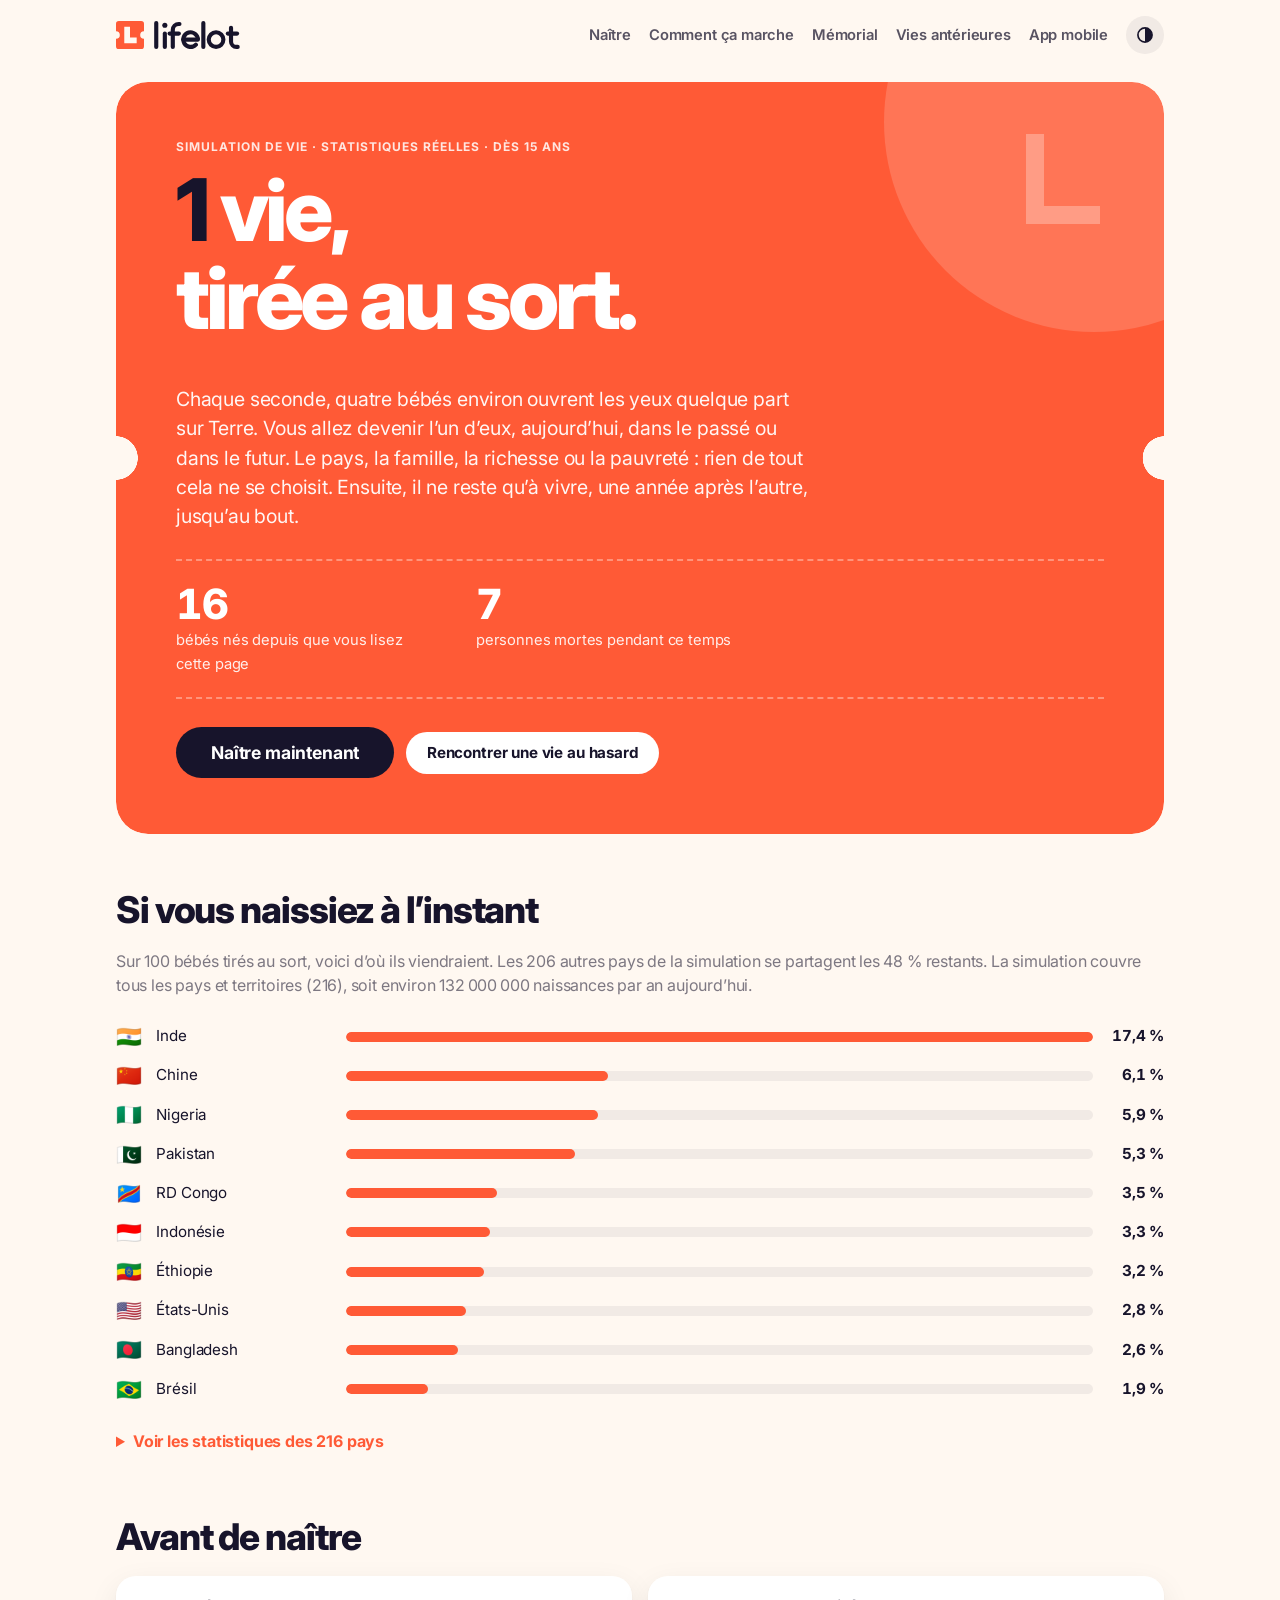
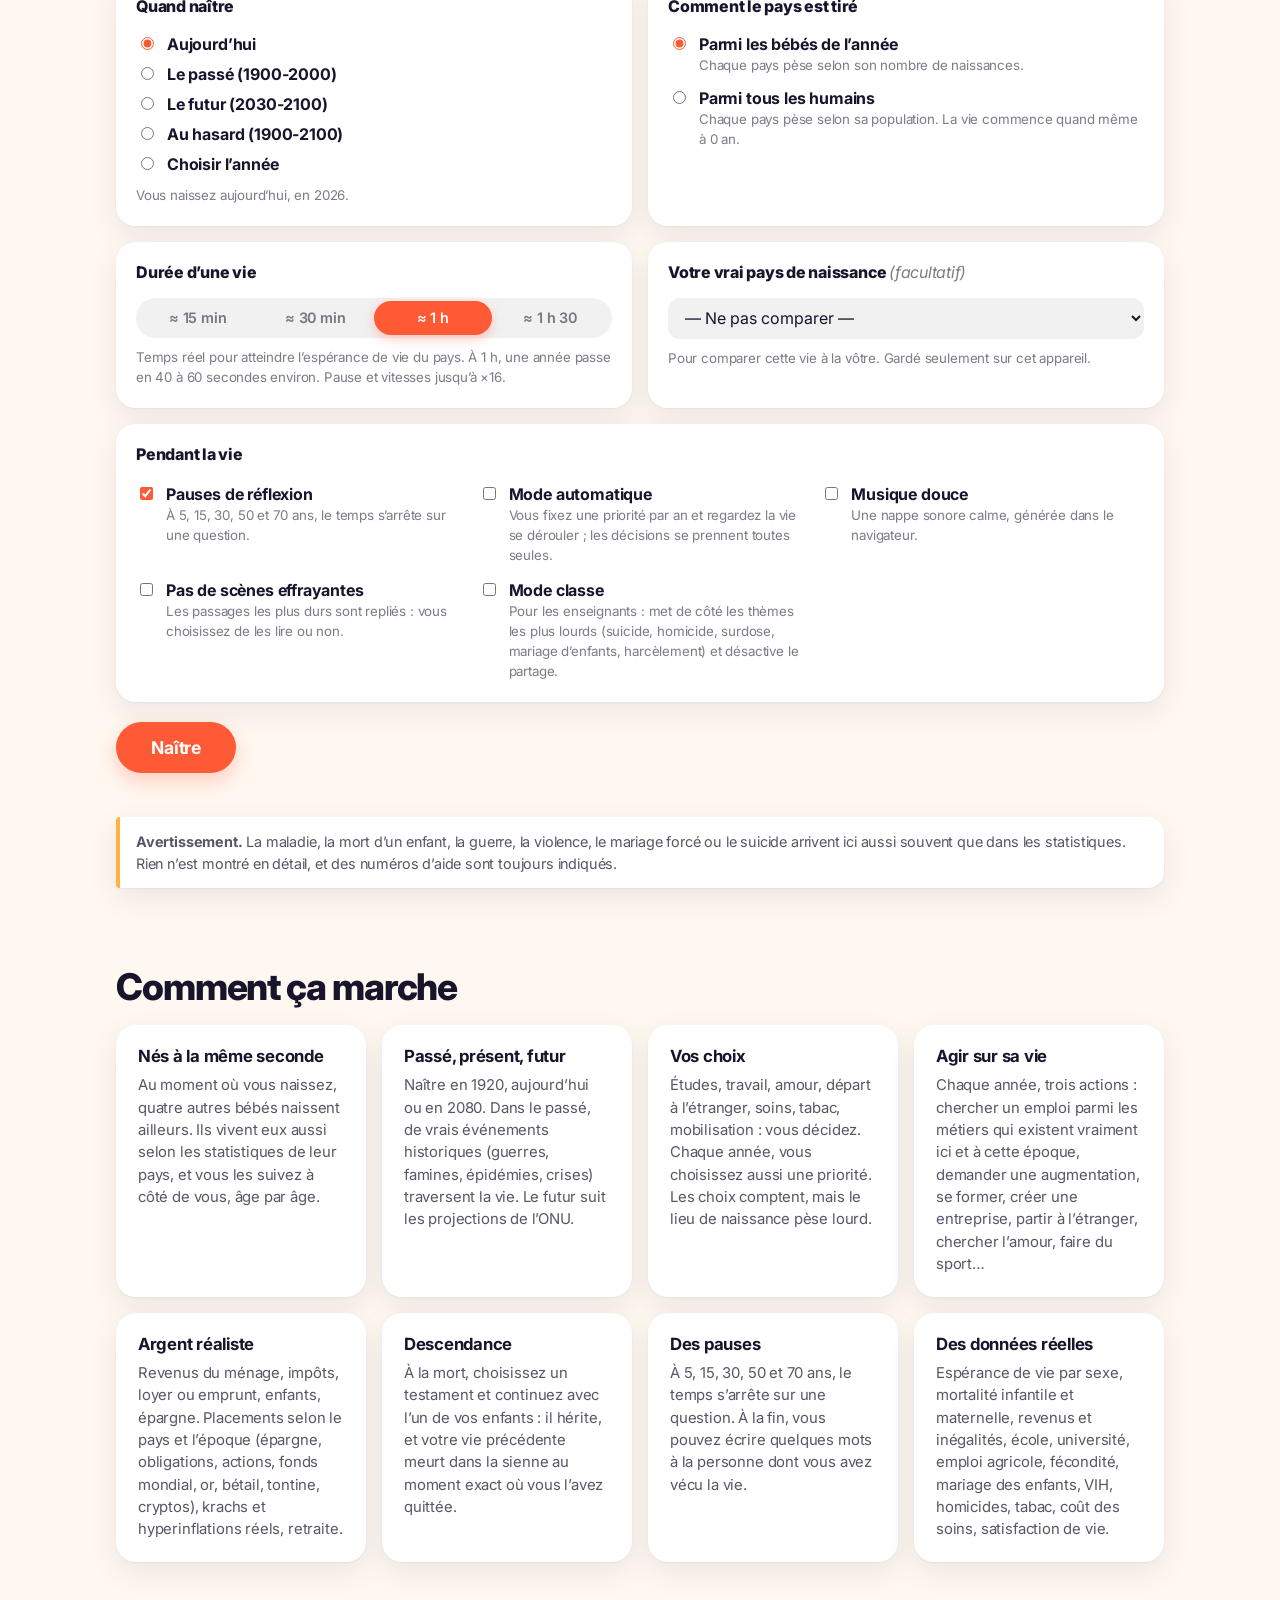
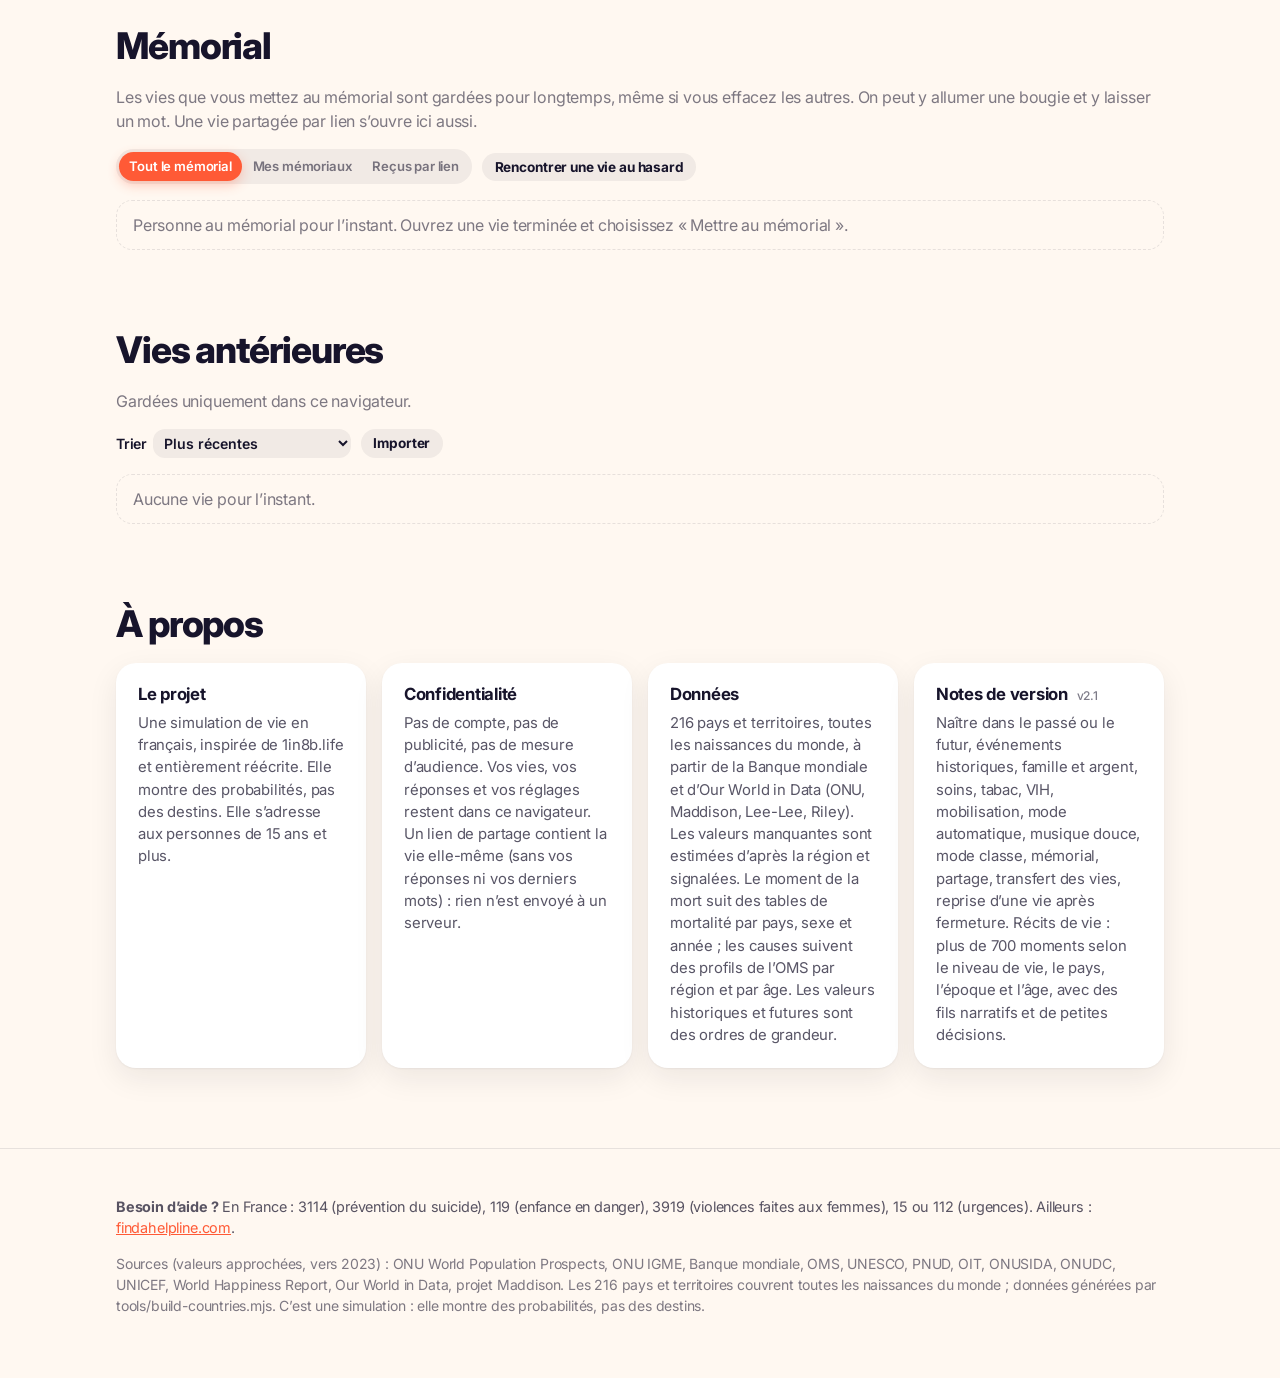
==== index.html @ fe8246f2 "Menus plus courts : feuilles Argent et Politique en onglets, contenus resserrés Les longues feuilles" ====
<!doctype html>
<html lang="fr">
<head>
<meta charset="utf-8">
<meta name="viewport" content="width=device-width, initial-scale=1, viewport-fit=cover">
<title>Lifelot · Naître au hasard</title>
<meta name="description" content="Une simulation de vie gratuite : naissez au hasard parmi les bébés qui viennent au monde, hier, aujourd’hui ou demain, et vivez une vie entière, guidée par les statistiques réelles de son pays.">
<meta name="theme-color" content="#FFF8F1" media="(prefers-color-scheme: light)">
<meta name="theme-color" content="#17142B" media="(prefers-color-scheme: dark)">
<link rel="icon" href="brand/icons/lifelot-favicon.svg" type="image/svg+xml">
<link rel="alternate icon" href="brand/icons/favicon.ico">
<link rel="apple-touch-icon" href="app/icon-180.png">
<link rel="preconnect" href="https://fonts.googleapis.com">
<link rel="preconnect" href="https://fonts.gstatic.com" crossorigin>
<link href="https://fonts.googleapis.com/css2?family=Inter:wght@400;500;600;700;800&display=swap" rel="stylesheet">
<link rel="stylesheet" href="styles.css?v=33">
</head>
<body>

<!-- ============ ACCUEIL ============ -->
<div id="home" class="screen">
  <header class="topnav">
    <a class="brand" href="#" aria-label="Lifelot, accueil"><svg class="brand-logo" viewBox="40 40 778 176" role="img" aria-label="Lifelot"><path fill="#FF5A36" fill-rule="evenodd" d="M58 40H198A18 18 0 0 1 216 58V104A24 24 0 0 0 216 152V198A18 18 0 0 1 198 216H58A18 18 0 0 1 40 198V152A24 24 0 0 0 40 104V58A18 18 0 0 1 58 40ZM92 76V180H170V144H128V76Z"/><g fill="currentColor" transform="translate(267 -3) scale(1)"><path d="M13 56A13 13 0 0 1 39 56V206A13 13 0 0 1 13 206Z"/><path d="M67 122A13 13 0 0 1 93 122V206A13 13 0 0 1 67 206Z"/><path d="M64 70A16 16 0 1 0 96 70A16 16 0 1 0 64 70Z"/><path d="M117 206V100A51 51 0 0 1 168 49H172A13 13 0 0 1 172 75H168A25 25 0 0 0 143 100V206A13 13 0 0 1 117 206Z"/><path d="M110 109H168A13 13 0 0 1 168 135H110A13 13 0 0 1 110 109Z"/><path d="M301 160A59 59 0 1 0 284.59 200.83A13 13 0 0 0 265.82 182.84A33 33 0 1 1 275 160Z"/><path d="M196 147H288A13 13 0 0 1 288 173H196A13 13 0 0 1 196 147Z"/><path d="M309 56A13 13 0 0 1 335 56V206A13 13 0 0 1 309 206Z"/><path d="M343 160A59 59 0 1 0 461 160A59 59 0 1 0 343 160ZM369 160A33 33 0 1 1 435 160A33 33 0 1 1 369 160Z"/><path d="M483 86A13 13 0 0 1 509 86V172A21 21 0 0 0 530 193H538A13 13 0 0 1 538 219H530A47 47 0 0 1 483 172Z"/><path d="M476 109H534A13 13 0 0 1 534 135H476A13 13 0 0 1 476 109Z"/></g></svg></a>
    <nav>
      <a href="#settings">Naître</a>
      <a href="#how">Comment ça marche</a>
      <a href="#memorial">Mémorial</a>
      <a href="#past">Vies antérieures</a>
      <a href="app/">App mobile</a>
    </nav>
    <button class="icon-btn" id="themeBtn" aria-label="Changer de thème" title="Clair / sombre"><svg viewBox="0 0 24 24" width="20" height="20" aria-hidden="true"><circle cx="12" cy="12" r="8.5" fill="none" stroke="currentColor" stroke-width="2"/><path d="M12 3.5a8.5 8.5 0 0 1 0 17z" fill="currentColor"/></svg></button>
  </header>

  <section class="hero">
    <p class="eyebrow">Simulation de vie · statistiques réelles · dès 15 ans</p>
    <h1><span class="big">1</span> vie,<br>tirée au sort.</h1>
    <p class="lead">Chaque seconde, quatre bébés environ ouvrent les yeux quelque part sur Terre. Vous allez devenir l’un d’eux, aujourd’hui, dans le passé ou dans le futur. Le pays, la famille, la richesse ou la pauvreté : rien de tout cela ne se choisit. Ensuite, il ne reste qu’à vivre, une année après l’autre, jusqu’au bout.</p>
    <div class="counters">
      <div class="counter"><b id="birthCount">0</b><span>bébés nés depuis que vous lisez cette page</span></div>
      <div class="counter"><b id="deathCount">0</b><span>personnes mortes pendant ce temps</span></div>
    </div>
    <div class="cta-row">
      <a class="btn primary big-btn" href="#settings">Naître maintenant</a>
      <button class="btn ghost" id="strangerBtn">Rencontrer une vie au hasard</button>
    </div>
  </section>

  <section class="band" id="odds">
    <div class="wrap">
      <h2 id="oddsTitle">Si vous naissiez à l’instant</h2>
      <p class="muted" id="oddsNote"></p>
      <ol class="odds" id="oddsList"></ol>
      <details class="all-countries">
        <summary>Voir les statistiques des <span id="countryCount"></span> pays</summary>
        <div class="table-wrap"><table id="countryTable"></table></div>
      </details>
    </div>
  </section>

  <section class="wrap" id="settings">
    <h2>Avant de naître</h2>
    <div class="settings">
      <fieldset>
        <legend>Quand naître</legend>
        <div class="era" id="eraChoices"></div>
        <label class="year-field" id="yearField">Année de naissance
          <input type="number" id="yearInput" min="1900" max="2100" step="1" inputmode="numeric">
        </label>
        <small class="muted" id="eraNote"></small>
      </fieldset>
      <fieldset>
        <legend>Comment le pays est tiré</legend>
        <label class="choice"><input type="radio" name="mode" value="births"><span><b>Parmi les bébés de l’année</b><small>Chaque pays pèse selon son nombre de naissances.</small></span></label>
        <label class="choice"><input type="radio" name="mode" value="pop"><span><b>Parmi tous les humains</b><small>Chaque pays pèse selon sa population. La vie commence quand même à 0 an.</small></span></label>
      </fieldset>
      <fieldset>
        <legend>Durée d’une vie</legend>
        <div class="seg" role="radiogroup" id="durSeg"></div>
        <small class="muted">Temps réel pour atteindre l’espérance de vie du pays. À 1 h, une année passe en 40 à 60 secondes environ. Pause et vitesses jusqu’à ×16.</small>
      </fieldset>
      <fieldset>
        <legend>Votre vrai pays de naissance <em>(facultatif)</em></legend>
        <select id="realCountry"><option value="">— Ne pas comparer —</option></select>
        <small class="muted">Pour comparer cette vie à la vôtre. Gardé seulement sur cet appareil.</small>
      </fieldset>
      <fieldset class="wide-field">
        <legend>Pendant la vie</legend>
        <label class="choice"><input type="checkbox" data-pref="pauses"><span><b>Pauses de réflexion</b><small>À 5, 15, 30, 50 et 70 ans, le temps s’arrête sur une question.</small></span></label>
        <label class="choice"><input type="checkbox" data-pref="auto"><span><b>Mode automatique</b><small>Vous fixez une priorité par an et regardez la vie se dérouler ; les décisions se prennent toutes seules.</small></span></label>
        <label class="choice"><input type="checkbox" data-pref="music"><span><b>Musique douce</b><small>Une nappe sonore calme, générée dans le navigateur.</small></span></label>
        <label class="choice"><input type="checkbox" data-pref="gentle"><span><b>Pas de scènes effrayantes</b><small>Les passages les plus durs sont repliés : vous choisissez de les lire ou non.</small></span></label>
        <label class="choice"><input type="checkbox" data-pref="classroom"><span><b>Mode classe</b><small>Pour les enseignants : met de côté les thèmes les plus lourds (suicide, homicide, surdose, mariage d’enfants, harcèlement) et désactive le partage.</small></span></label>
      </fieldset>
    </div>
    <div class="cta-row">
      <button class="btn primary big-btn" id="bornBtn">Naître</button>
      <button class="btn ghost" id="resumeBtn" hidden>Reprendre la vie en cours</button>
    </div>
    <div class="cta-row" id="pausedList"></div>
    <p class="notice"><b>Avertissement.</b> La maladie, la mort d’un enfant, la guerre, la violence, le mariage forcé ou le suicide arrivent ici aussi souvent que dans les statistiques. Rien n’est montré en détail, et des numéros d’aide sont toujours indiqués.</p>
  </section>

  <section class="wrap" id="how">
    <h2>Comment ça marche</h2>
    <div class="cards">
      <article class="card"><h3>Nés à la même seconde</h3><p>Au moment où vous naissez, quatre autres bébés naissent ailleurs. Ils vivent eux aussi selon les statistiques de leur pays, et vous les suivez à côté de vous, âge par âge.</p></article>
      <article class="card"><h3>Passé, présent, futur</h3><p>Naître en 1920, aujourd’hui ou en 2080. Dans le passé, de vrais événements historiques (guerres, famines, épidémies, crises) traversent la vie. Le futur suit les projections de l’ONU.</p></article>
      <article class="card"><h3>Vos choix</h3><p>Études, travail, amour, départ à l’étranger, soins, tabac, mobilisation : vous décidez. Chaque année, vous choisissez aussi une priorité. Les choix comptent, mais le lieu de naissance pèse lourd.</p></article>
      <article class="card"><h3>Agir sur sa vie</h3><p>Chaque année, trois actions : chercher un emploi parmi les métiers qui existent vraiment ici et à cette époque, demander une augmentation, se former, créer une entreprise, partir à l’étranger, chercher l’amour, faire du sport…</p></article>
      <article class="card"><h3>Argent réaliste</h3><p>Revenus du ménage, impôts, loyer ou emprunt, enfants, épargne. Placements selon le pays et l’époque (épargne, obligations, actions, fonds mondial, or, bétail, tontine, cryptos), krachs et hyperinflations réels, retraite.</p></article>
      <article class="card"><h3>Descendance</h3><p>À la mort, choisissez un testament et continuez avec l’un de vos enfants : il hérite, et votre vie précédente meurt dans la sienne au moment exact où vous l’avez quittée.</p></article>
      <article class="card"><h3>Des pauses</h3><p>À 5, 15, 30, 50 et 70 ans, le temps s’arrête sur une question. À la fin, vous pouvez écrire quelques mots à la personne dont vous avez vécu la vie.</p></article>
      <article class="card"><h3>Des données réelles</h3><p>Espérance de vie par sexe, mortalité infantile et maternelle, revenus et inégalités, école, université, emploi agricole, fécondité, mariage des enfants, VIH, homicides, tabac, coût des soins, satisfaction de vie.</p></article>
    </div>
  </section>

  <section class="wrap" id="memorial">
    <h2>Mémorial</h2>
    <p class="muted">Les vies que vous mettez au mémorial sont gardées pour longtemps, même si vous effacez les autres. On peut y allumer une bougie et y laisser un mot. Une vie partagée par lien s’ouvre ici aussi.</p>
    <div class="toolbar">
      <div class="seg compact" id="memSeg">
        <label><input type="radio" name="memf" value="all" checked><span>Tout le mémorial</span></label>
        <label><input type="radio" name="memf" value="mine"><span>Mes mémoriaux</span></label>
        <label><input type="radio" name="memf" value="shared"><span>Reçus par lien</span></label>
      </div>
      <button class="btn ghost small" id="strangerBtn2">Rencontrer une vie au hasard</button>
    </div>
    <ul class="past" id="memList"></ul>
  </section>

  <section class="wrap" id="past">
    <h2>Vies antérieures</h2>
    <p class="muted">Gardées uniquement dans ce navigateur.</p>
    <div class="toolbar">
      <label class="sort">Trier <select id="sortSel"></select></label>
      <button class="btn ghost small" id="exportBtn">Transférer (exporter)</button>
      <label class="btn ghost small file-btn">Importer<input type="file" id="importInput" accept="application/json,.json"></label>
      <button class="btn ghost small" id="clearPast" hidden>Tout effacer</button>
    </div>
    <ul class="past" id="pastList"></ul>
    <button class="btn ghost small" id="moreBtn" hidden>Voir plus</button>
  </section>

  <section class="wrap" id="about">
    <h2>À propos</h2>
    <div class="cards">
      <article class="card"><h3>Le projet</h3><p>Une simulation de vie en français, inspirée de 1in8b.life et entièrement réécrite. Elle montre des probabilités, pas des destins. Elle s’adresse aux personnes de 15 ans et plus.</p></article>
      <article class="card"><h3>Confidentialité</h3><p>Pas de compte, pas de publicité, pas de mesure d’audience. Vos vies, vos réponses et vos réglages restent dans ce navigateur. Un lien de partage contient la vie elle-même (sans vos réponses ni vos derniers mots) : rien n’est envoyé à un serveur.</p></article>
      <article class="card"><h3>Données</h3><p><span class="countryCount2"></span> pays et territoires, toutes les naissances du monde, à partir de la Banque mondiale et d’Our World in Data (ONU, Maddison, Lee-Lee, Riley). Les valeurs manquantes sont estimées d’après la région et signalées. Le moment de la mort suit des tables de mortalité par pays, sexe et année ; les causes suivent des profils de l’OMS par région et par âge. Les valeurs historiques et futures sont des ordres de grandeur.</p></article>
      <article class="card"><h3>Notes de version <small>v<span class="appVersion"></span></small></h3><p>Naître dans le passé ou le futur, événements historiques, famille et argent, soins, tabac, VIH, mobilisation, mode automatique, musique douce, mode classe, mémorial, partage, transfert des vies, reprise d’une vie après fermeture. Récits de vie : plus de 700 moments selon le niveau de vie, le pays, l’époque et l’âge, avec des fils narratifs et de petites décisions.</p></article>
    </div>
  </section>

  <footer class="foot">
    <div class="wrap">
      <p><b>Besoin d’aide ?</b> En France : 3114 (prévention du suicide), 119 (enfance en danger), 3919 (violences faites aux femmes), 15 ou 112 (urgences). Ailleurs : <a href="https://findahelpline.com" target="_blank" rel="noopener">findahelpline.com</a>.</p>
      <p class="muted small">Sources (valeurs approchées, vers 2023) : ONU World Population Prospects, ONU IGME, Banque mondiale, OMS, UNESCO, PNUD, OIT, ONUSIDA, ONUDC, UNICEF, World Happiness Report, Our World in Data, projet Maddison. Les <span class="countryCount2"></span> pays et territoires couvrent toutes les naissances du monde ; données générées par tools/build-countries.mjs. C’est une simulation : elle montre des probabilités, pas des destins.</p>
    </div>
  </footer>
</div>

<!-- ============ TIRAGE / ACTE DE NAISSANCE ============ -->
<div id="draw" class="screen overlay" hidden>
  <div class="draw-box">
    <p class="eyebrow" id="drawKicker">Tirage de votre lieu de naissance</p>
    <div class="spinner" id="spinner"><span id="spinFlag">🌍</span><b id="spinName">…</b></div>
    <article class="certificate" id="birthCert" hidden>
      <header><span>Acte de naissance</span><span id="bcDate"></span></header>
      <label class="name-field">Prénom <input id="bcName" maxlength="30"></label>
      <p class="birth-story" id="bcStory"></p>
      <dl class="facts" id="bcFacts"></dl>
      <div class="birth-more" id="bcMore"></div>
      <div class="cta-row">
        <button class="btn primary" id="startLife">Commencer cette vie</button>
        <button class="btn ghost" id="birthCardBtn">Carte à partager</button>
        <button class="btn ghost" id="cancelDraw">Annuler</button>
      </div>
    </article>
  </div>
</div>

<!-- ============ VIE ============ -->
<div id="life" class="screen" hidden>
  <header class="lifebar">
    <div class="who"><span id="lfFlag"></span><div><b id="lfName"></b><small id="lfCountry"></small></div></div>
    <div class="age"><b id="lfAge">0</b><span>an</span><small class="calyear" id="lfCalYear"></small><div class="yearbar"><i id="lfYear"></i></div></div>
    <div class="controls">
      <button class="icon-btn" id="playBtn" aria-label="Pause">❚❚</button>
      <div class="speeds" id="speeds"></div>
      <button class="btn small" id="nextBtn" title="Avancer jusqu’au prochain événement important">Suivant »</button>
      <button class="btn small" id="nextDecBtn" title="Avancer jusqu’à la prochaine décision">Décision ⏭</button>
      <button class="btn small primary" id="pendingBtn" hidden>Décision en attente</button>
      <label class="toggle" title="Les décisions se prennent toutes seules"><input type="checkbox" id="autoChk"><span>Auto</span></label>
      <div class="menu-wrap">
        <button class="icon-btn" id="menuBtn" aria-label="Menu" aria-expanded="false" title="Menu">⋯</button>
        <div class="menu" id="menu" hidden>
          <button data-act="family">Famille et vie</button>
          <button data-act="money">Dépenser et investir</button>
          <button data-act="politics">Politique</button>
          <hr>
          <label><input type="checkbox" data-pref="music"> Musique douce</label>
          <label><input type="checkbox" data-pref="pauses"> Pauses de réflexion</label>
          <label><input type="checkbox" data-pref="gentle"> Pas de scènes effrayantes</label>
          <hr>
          <button data-act="birthcard">Carte de naissance</button>
          <button data-act="help">Besoin d’aide</button>
          <button data-act="quit">Quitter (la vie est gardée)</button>
        </div>
      </div>
      <button class="icon-btn" id="quitBtn" aria-label="Quitter" title="Quitter">✕</button>
    </div>
  </header>

  <section class="dash" id="dash" aria-label="Tableau de bord"></section>

  <main class="lifegrid">
    <aside class="col">
      <section class="panel">
        <h3>Indicateurs <small>0–100</small></h3>
        <div id="statBars"></div>
        <p class="tiny muted">Santé : risque de mourir et capacité à travailler. Bonheur : revenus, proches, santé, dettes. Savoir : examens, emplois, premier salaire. Relations : mariage, enfants, harcèlement, solitude.</p>
      </section>
      <section class="panel" id="actPanel">
        <h3>Agir cette année <small id="actLeft"></small></h3>
        <div class="seg compact" id="actSeg">
          <label><input type="radio" name="actcat" value="pro" checked><span>Travail et argent</span></label>
          <label><input type="radio" name="actcat" value="perso"><span>Vie personnelle</span></label>
        </div>
        <div class="acts" id="actList"></div>
        <details class="acts-off"><summary>Actions impossibles pour l’instant</summary><ul id="actOff"></ul></details>
      </section>
      <section class="panel">
        <h3>Priorité de l’année</h3>
        <select id="priority"></select>
      </section>
      <section class="panel">
        <h3>Situation</h3>
        <dl class="facts" id="situation"></dl>
      </section>
      <section class="panel">
        <h3>Argent</h3>
        <dl class="facts" id="moneyMini"></dl>
        <button class="btn ghost small" data-act="money">Dépenser et investir</button>
      </section>
      <section class="panel">
        <h3>Politique</h3>
        <dl class="facts" id="polMini"></dl>
        <button class="btn ghost small" data-act="politics">Ouvrir</button>
      </section>
      <section class="panel">
        <h3>Famille et vie</h3>
        <dl class="facts" id="familyMini"></dl>
        <button class="btn ghost small" data-act="family">Ouvrir</button>
      </section>
    </aside>

    <section class="col story panel">
      <h3>Récit d’une vie <small>le plus récent en haut · ☆ pour garder un moment</small></h3>
      <ol id="storyLog"></ol>
      <button class="btn ghost small" id="olderBtn" hidden>Afficher les moments plus anciens</button>
    </section>

    <aside class="col">
      <section class="panel" id="worldPanel">
        <h3>Le monde autour <small id="worldYear"></small></h3>
        <ul class="world" id="worldList"></ul>
      </section>
      <section class="panel">
        <h3>Nés à la même seconde <small>au même âge</small></h3>
        <ul class="peers" id="peers"></ul>
      </section>
      <section class="panel">
        <h3>Grille de vie <small>1 case = 1 an</small></h3>
        <div class="grid100" id="grid100"></div>
      </section>
      <section class="panel">
        <h3>Courbe de survie</h3>
        <svg id="survival" viewBox="0 0 300 150" role="img" aria-label="Part des personnes nées la même année encore en vie"></svg>
        <p class="tiny muted" id="survivalNote"></p>
      </section>
      <section class="panel" id="comparePanel" hidden>
        <h3>Cette vie et la vôtre</h3>
        <table class="compare" id="compare"></table>
      </section>
    </aside>
  </main>
</div>

<!-- ============ FENÊTRES ============ -->
<div class="modal" id="decisionModal" hidden>
  <div class="modal-box">
    <p class="eyebrow">Une décision vous attend · <span id="decAge"></span></p>
    <h2 id="decText"></h2>
    <div class="options" id="decOptions"></div>
    <div class="cta-row"><button class="btn ghost small" id="decLater">Plus tard (le temps reste arrêté)</button></div>
  </div>
</div>

<div class="modal" id="pauseModal" hidden>
  <div class="modal-box">
    <p class="eyebrow">Une pause · <span id="pauseAge"></span></p>
    <h2 id="pauseText"></h2>
    <textarea id="pauseInput" rows="3" placeholder="Une ligne, si vous voulez…"></textarea>
    <div class="cta-row"><button class="btn primary" id="pauseGo">Continuer</button></div>
  </div>
</div>

<div class="modal" id="panelModal" hidden>
  <div class="modal-box wide">
    <div class="modal-head"><h2 id="panelTitle"></h2><button class="icon-btn" id="panelClose" aria-label="Fermer">✕</button></div>
    <div id="panelBody"></div>
  </div>
</div>

<div class="modal" id="heirModal" hidden>
  <div class="modal-box wide">
    <div class="modal-head"><h2>Continuer la lignée</h2><button class="icon-btn" id="heirClose" aria-label="Fermer">✕</button></div>
    <p class="muted" id="heirIntro"></p>
    <h3>Avec quel enfant ?</h3>
    <div class="choices" id="heirList"></div>
    <h3>Comment continuer ?</h3>
    <div class="choices" id="startList"></div>
    <h3>Le testament : à qui laisser l’héritage ?</h3>
    <div class="choices" id="willList"></div>
    <p class="notice" id="heirNote"></p>
    <div class="cta-row"><button class="btn primary" id="heirGo">Vivre sa vie</button></div>
  </div>
</div>

<div class="modal" id="helpModal" hidden>
  <div class="modal-box">
    <div class="modal-head"><h2>Besoin d’aide</h2><button class="icon-btn" id="helpClose" aria-label="Fermer">✕</button></div>
    <p class="help" id="helpText"></p>
  </div>
</div>

<div class="modal" id="deathModal" hidden>
  <div class="modal-box wide">
    <article class="certificate death">
      <header><span id="dcKind">Acte de décès</span><span id="dcDate"></span></header>
      <h2 id="dcTitle"></h2>
      <p id="dcLine" class="lead-sm"></p>
      <dl class="facts" id="dcFacts"></dl>
      <div class="grid100 small" id="dcGrid"></div>
      <div id="dcStarred"></div>
      <h3>Moments marquants</h3>
      <ol class="highlights" id="dcHighlights"></ol>
      <h3>Les quatre autres bébés</h3>
      <ul class="peers final" id="dcPeers"></ul>
      <div id="dcCompare"></div>
      <div id="dcReflections"></div>
      <p class="help" id="dcHelp" hidden></p>
      <label class="last-words" id="dcWords">Quelques mots pour <span id="dcName2"></span>
        <textarea id="dcMessage" rows="2" placeholder="Ce que vous auriez voulu lui dire…"></textarea>
      </label>
      <section class="memorial-box" id="dcMemorial" hidden>
        <h3>Au mémorial</h3>
        <p class="candles"><span id="dcCandles"></span> <button class="btn small" id="candleBtn">🕯️ Allumer une bougie</button></p>
        <ul class="notes" id="dcNotes"></ul>
        <div class="note-row"><input type="text" id="noteInput" maxlength="300" placeholder="Laisser un mot…"><button class="btn small" id="noteBtn">Laisser</button></div>
      </section>
    </article>
    <div class="cta-row">
      <button class="btn primary" id="againBtn">Une autre vie</button>
      <button class="btn primary" id="lineageBtn" hidden>Continuer la lignée</button>
      <button class="btn ghost" id="memorialBtn">Mettre au mémorial</button>
      <button class="btn ghost" id="keepBtn" hidden>Garder dans mes vies</button>
      <button class="btn ghost" id="cardBtn">Carte à partager</button>
      <button class="btn ghost" id="linkBtn">Lien de partage</button>
      <button class="btn ghost" id="deleteBtn" hidden>Supprimer</button>
      <button class="btn ghost" id="homeBtn">Accueil</button>
    </div>
  </div>
</div>

<div class="toast" id="toast" hidden></div>

<script src="countries.js?v=33"></script>
<script src="data.js?v=33"></script>
<script src="sim.js?v=33"></script>
<script src="economy.js?v=33"></script>
<script src="moments.js?v=33"></script>
<script src="careers.js?v=33"></script>
<script src="company.js?v=33"></script>
<script src="stardom.js?v=33"></script>
<script src="spending.js?v=33"></script>
<script src="politics.js?v=33"></script>
<script src="common.js?v=33"></script>
<script src="app.js?v=33"></script>
</body>
</html>
---- styles.css ----
/* Lifelot — site. Même direction artistique que l'app mobile : corail, nuit et papier ; le billet à encoches
   comme motif ; Inter en gras serré ; cartes blanches à ombre douce, boutons pleins (voir app/app.css). */
:root {
  --coral: #FF5A36;
  --night: #17142B;
  --paper: #FFF8F1;
  --bg: var(--paper);
  --bg-2: #F6ECE2;
  --surface: #FFFFFF;
  --fill: rgba(23, 20, 43, .06);
  --ink: var(--night);
  --ink-2: rgba(23, 20, 43, .72);
  --muted: rgba(23, 20, 43, .56);
  --line: rgba(23, 20, 43, .1);
  --accent: var(--coral);
  --accent-ink: #fff;
  --gold: #FFB23F;
  --good: #1FA37C;
  --bad: #E5484D;
  --mint: #3CC9A0; --sky: #7C9BFF;
  --card-dark: var(--night);
  --bar: rgba(255, 248, 241, .82);
  --shadow: 0 1px 2px rgba(23, 20, 43, .05), 0 10px 30px rgba(23, 20, 43, .08);
  --radius: 20px;
  --notch: 16px;
  --sans: "Inter", system-ui, -apple-system, "Segoe UI", sans-serif;
  --serif: var(--sans);
  color-scheme: light;
}
@media (prefers-color-scheme: dark) {
  :root:not([data-theme="light"]) {
    --bg: var(--night); --bg-2: #1F1B38; --surface: #221E3E; --fill: rgba(255, 248, 241, .08); --ink: var(--paper);
    --ink-2: rgba(255, 248, 241, .78); --muted: rgba(255, 248, 241, .6); --line: rgba(255, 248, 241, .1);
    --good: #3CC9A0; --card-dark: #2A2650; --bar: rgba(23, 20, 43, .82); --shadow: 0 10px 30px rgba(0, 0, 0, .35);
    color-scheme: dark;
  }
}
:root[data-theme="dark"] {
  --bg: var(--night); --bg-2: #1F1B38; --surface: #221E3E; --fill: rgba(255, 248, 241, .08); --ink: var(--paper);
  --ink-2: rgba(255, 248, 241, .78); --muted: rgba(255, 248, 241, .6); --line: rgba(255, 248, 241, .1);
  --good: #3CC9A0; --card-dark: #2A2650; --bar: rgba(23, 20, 43, .82); --shadow: 0 10px 30px rgba(0, 0, 0, .35);
  color-scheme: dark;
}

* { box-sizing: border-box; }
html { scroll-behavior: smooth; }
body {
  margin: 0; background: var(--bg); color: var(--ink);
  font: 16px/1.5 var(--sans); letter-spacing: -.011em; -webkit-font-smoothing: antialiased; overflow-x: hidden;
}
[hidden] { display: none !important; }
h1, h2, h3 { font-family: var(--sans); line-height: 1.1; margin: 0 0 .5em; letter-spacing: -.03em; }
h2 { font-size: clamp(1.7rem, 4vw, 2.3rem); font-weight: 800; }
h3 { font-size: 1.05rem; font-weight: 700; letter-spacing: -.015em; }
h3 small { font: 500 .75rem var(--sans); color: var(--muted); margin-left: .4em; }
a { color: var(--accent); }
.muted { color: var(--muted); }
.small { font-size: .875rem; }
.tiny { font-size: .78rem; margin: .6em 0 0; }
.wrap { max-width: 1080px; margin: 0 auto; padding: 0 16px; }
section.wrap { padding-top: 56px; padding-bottom: 8px; }
.eyebrow { text-transform: uppercase; letter-spacing: .08em; font-size: .75rem; font-weight: 700; color: var(--muted); margin: 0 0 .8em; }

/* Motif billet : encoches latérales, comme dans l'app */
.ticket, .hero, #birthCert, .panel:has(#statBars) {
  -webkit-mask: radial-gradient(circle var(--notch) at 0 50%, #0000 98%, #000) left / 51% 100% no-repeat,
                radial-gradient(circle var(--notch) at 100% 50%, #0000 98%, #000) right / 51% 100% no-repeat;
          mask: radial-gradient(circle var(--notch) at 0 50%, #0000 98%, #000) left / 51% 100% no-repeat,
                radial-gradient(circle var(--notch) at 100% 50%, #0000 98%, #000) right / 51% 100% no-repeat;
}

/* Boutons : pilules pleines, comme les bouts du logotype */
.btn {
  font: 700 .95rem var(--sans); border-radius: 999px; padding: .75em 1.35em; cursor: pointer;
  border: 0; background: var(--fill); color: var(--ink); text-decoration: none; letter-spacing: -.01em;
  display: inline-flex; align-items: center; gap: .4em; transition: transform .15s, background .15s;
}
.btn:hover { transform: translateY(-1px); }
.btn:active { transform: scale(.97); }
.btn.primary { background: var(--accent); color: var(--accent-ink); box-shadow: 0 8px 20px rgba(255, 90, 54, .28); }
.btn.ghost { background: var(--fill); }
.btn.small { padding: .45em .9em; font-size: .85rem; }
.big-btn { font-size: 1.1rem; padding: .85em 2em; }
.icon-btn {
  width: 38px; height: 38px; border-radius: 50%; border: 0; background: var(--fill);
  color: var(--ink); cursor: pointer; font-size: 1rem; display: inline-grid; place-items: center; flex: none;
}
.cta-row { display: flex; flex-wrap: wrap; gap: 12px; align-items: center; margin-top: 20px; }

/* Navigation */
.topnav { display: flex; flex-wrap: wrap; justify-content: space-between; align-items: center; gap: 10px 18px; padding: 16px; max-width: 1080px; margin: 0 auto; }
.topnav .brand { margin-right: auto; }
.brand { color: var(--ink); text-decoration: none; display: flex; align-items: center; }
.brand-logo { height: 28px; width: auto; display: block; }
.topnav nav { display: flex; gap: 18px; align-items: center; }
.topnav nav a { color: var(--ink-2); text-decoration: none; font-weight: 600; font-size: .92rem; }
@media (max-width: 640px) {
  .topnav nav { order: 3; width: calc(100% + 32px); margin: 0 -16px; padding: 2px 16px 4px; gap: 8px; overflow-x: auto; scrollbar-width: none; }
  .topnav nav::-webkit-scrollbar { display: none; }
  .topnav nav a { flex: none; white-space: nowrap; background: var(--fill); padding: .5em .95em; border-radius: 999px; font-size: .88rem; }
}

/* Héros */
/* Héros : le billet corail de l'accueil de l'app */
.hero {
  --notch: 22px; position: relative; overflow: hidden; width: min(1048px, calc(100% - 32px)); margin: 12px auto 0;
  padding: clamp(28px, 5vw, 56px) clamp(26px, 5vw, 60px); border-radius: 32px; background: var(--coral); color: #fff;
}
.hero::before { content: ""; position: absolute; width: 420px; height: 420px; right: -140px; top: -170px; border-radius: 50%; background: rgba(255, 255, 255, .16); pointer-events: none; }
.hero::after { /* le L du symbole, en filigrane */
  content: ""; position: absolute; right: clamp(28px, 5vw, 64px); top: clamp(26px, 5vw, 52px); width: 56px; height: 72px; border: 0 solid rgba(255, 255, 255, .28);
  border-left-width: 18px; border-bottom-width: 18px; pointer-events: none;
}
.hero > * { position: relative; }
.hero .eyebrow { color: rgba(255, 255, 255, .85); }
.hero h1 { font-size: clamp(2.6rem, 8vw, 5.4rem); font-weight: 800; letter-spacing: -.045em; line-height: 1.02; }
.hero .big { color: var(--night); }
.lead { font-size: clamp(1.05rem, 2.2vw, 1.22rem); color: var(--ink-2); max-width: 640px; }
.hero .lead { color: rgba(255, 255, 255, .95); }
.counters { display: flex; flex-wrap: wrap; gap: 16px 40px; margin: 28px 0; padding: 22px 0; border-top: 2px dashed rgba(255, 255, 255, .35); border-bottom: 2px dashed rgba(255, 255, 255, .35); }
.counter { min-width: 180px; flex: 0 1 260px; }
.counter b { display: block; font: 800 2.6rem/1.05 var(--sans); letter-spacing: -.03em; font-variant-numeric: tabular-nums; }
.counter span { color: rgba(255, 255, 255, .9); font-size: .92rem; }
.hero .btn.primary { background: var(--night); color: #fff; box-shadow: none; }
.hero .btn.ghost { background: #fff; color: var(--night); }

/* Probabilités */
.band { background: transparent; padding: 56px 0 8px; }
.odds { list-style: none; padding: 0; margin: 24px 0; display: grid; gap: 8px; }
.odds li { display: grid; grid-template-columns: 2em minmax(110px, 180px) 1fr 4em; align-items: center; gap: 10px; font-size: .95rem; }
.odds .flag { font-size: 1.3rem; }
.odds .bar { height: 10px; border-radius: 6px; background: var(--fill); overflow: hidden; }
.odds .bar i { display: block; height: 100%; background: var(--accent); border-radius: 6px; }
.odds .pct { text-align: right; font-variant-numeric: tabular-nums; font-weight: 700; }
.all-countries summary { cursor: pointer; font-weight: 700; color: var(--accent); }
.table-wrap { overflow-x: auto; margin-top: 16px; border-radius: var(--radius); background: var(--surface); box-shadow: var(--shadow); max-height: 480px; }
table { border-collapse: collapse; width: 100%; font-size: .85rem; }
th, td { padding: 8px 10px; text-align: right; white-space: nowrap; border-bottom: 1px solid var(--line); }
th:first-child, td:first-child { text-align: left; }
thead th { position: sticky; top: 0; background: var(--surface); cursor: pointer; font-weight: 600; color: var(--ink-2); }

/* Réglages */
.settings { display: grid; grid-template-columns: repeat(auto-fit, minmax(280px, 1fr)); gap: 16px; }
@media (min-width: 700px) { .settings { grid-template-columns: 1fr 1fr; } }
fieldset { border: 0; border-radius: var(--radius); padding: 18px 20px 20px; margin: 0; background: var(--surface); box-shadow: var(--shadow); display: flex; flex-direction: column; gap: 10px; }
legend { font-weight: 800; padding: 0; float: left; width: 100%; margin-bottom: 4px; letter-spacing: -.015em; }
legend + * { clear: both; }
legend em { font-weight: 400; color: var(--muted); }
.choice { display: flex; gap: 10px; align-items: flex-start; cursor: pointer; }
.choice input { margin-top: 5px; accent-color: var(--accent); }
.choice small { display: block; color: var(--muted); }
/* Contrôle segmenté : pastille corail, comme dans l'app */
.seg { display: flex; background: var(--fill); border-radius: 999px; padding: 3px; }
.seg label { flex: 1; text-align: center; cursor: pointer; }
.seg input { position: absolute; opacity: 0; pointer-events: none; }
.seg span { display: block; white-space: nowrap; padding: .45em .5em; border-radius: 999px; font-weight: 600; font-size: .9rem; color: var(--muted); transition: background .2s, color .2s; }
.seg input:checked + span { background: var(--accent); color: #fff; box-shadow: 0 4px 12px rgba(255, 90, 54, .3); }
.seg input:focus-visible + span { outline: 2px solid var(--accent); }
select, textarea, input[type="text"], .name-field input {
  font: inherit; color: var(--ink); background: var(--fill); border: 0; border-radius: 12px; padding: .6em .8em; width: 100%;
}
.notice { margin-top: 24px; padding: 14px 16px; border-left: 4px solid var(--gold); background: var(--surface); box-shadow: var(--shadow); border-radius: 4px 16px 16px 4px; color: var(--ink-2); font-size: .9rem; }

.cards { display: grid; grid-template-columns: repeat(auto-fit, minmax(230px, 1fr)); gap: 16px; }
.card { background: var(--surface); border-radius: var(--radius); padding: 22px; box-shadow: var(--shadow); }
.card p { color: var(--ink-2); margin: 0; font-size: .93rem; }

.past { list-style: none; padding: 0; display: grid; gap: 8px; }
.past li { display: flex; justify-content: space-between; gap: 12px; align-items: center; background: var(--surface); box-shadow: var(--shadow); border-radius: 16px; padding: 12px 16px; }
.past li span { font-size: .92rem; }
.past .empty { color: var(--muted); background: none; box-shadow: none; border: 1.5px dashed var(--line); }

.foot { margin-top: 72px; padding: 32px 0 48px; border-top: 1px solid var(--line); font-size: .9rem; color: var(--ink-2); }

/* Tirage */
.overlay { position: fixed; inset: 0; background: var(--bg); z-index: 20; display: grid; place-items: center; padding: 16px; overflow-y: auto; }
.draw-box { width: min(520px, 100%); text-align: center; }
.spinner { display: flex; flex-direction: column; align-items: center; gap: 8px; margin: 24px 0; }
.spinner span { font-size: 5rem; line-height: 1; }
.spinner b { font: 800 1.7rem var(--sans); letter-spacing: -.03em; }
.certificate { text-align: left; background: var(--surface); border-radius: 26px; padding: 24px; box-shadow: var(--shadow); position: relative; }
/* L'acte de naissance : un billet corail, comme dans l'app */
#birthCert { --notch: 18px; background: var(--coral); color: #fff; box-shadow: none; padding: 26px 28px; }
#birthCert header, #birthCert .facts dt, #birthCert .name-field, #birthCert .birth-more h4 { color: rgba(255, 255, 255, .85); }
#birthCert .facts { padding-top: 14px; border-top: 2px dashed rgba(255, 255, 255, .4); }
#birthCert .birth-story, #birthCert .family { color: #fff; }
#birthCert .name-field input { background: none; color: #fff; border-radius: 0; padding: 0 0 4px; border-bottom: 2px solid rgba(255, 255, 255, .35); }
#birthCert .btn.primary { background: var(--night); color: #fff; box-shadow: none; }
#birthCert .btn.ghost { background: #fff; color: var(--night); }
#birthCert a { color: #fff; }
.certificate header { display: flex; justify-content: space-between; font-size: .75rem; text-transform: uppercase; letter-spacing: .08em; color: var(--muted); font-weight: 700; margin-bottom: 14px; }
.name-field { display: grid; gap: 4px; font-size: .8rem; color: var(--muted); font-weight: 600; margin-bottom: 12px; }
.name-field input { font: 800 2rem/1.15 var(--sans); letter-spacing: -.035em; }
.facts { display: grid; grid-template-columns: auto 1fr; gap: 6px 14px; margin: 0; font-size: .92rem; }
.facts dt { color: var(--muted); }
.facts dd { margin: 0; font-weight: 500; }
.family { margin: 14px 0 0; color: var(--ink-2); font-style: italic; }

/* Écran de vie */
.lifebar {
  position: sticky; top: 0; z-index: 5; background: var(--bar); -webkit-backdrop-filter: saturate(160%) blur(20px); backdrop-filter: saturate(160%) blur(20px);
  border-bottom: 1px solid var(--line); display: flex; align-items: center; gap: 16px; padding: 10px 16px; flex-wrap: wrap;
}
.who { display: flex; align-items: center; gap: 10px; min-width: 0; flex: 1 1 180px; }
.who > span { font-size: 2rem; }
.who b { display: block; font: 700 1.1rem var(--sans); letter-spacing: -.02em; }
.who small { color: var(--muted); }
.age { display: flex; align-items: baseline; gap: 6px; position: relative; padding-bottom: 6px; }
.age b { font: 800 2.3rem/1 var(--sans); letter-spacing: -.04em; font-variant-numeric: tabular-nums; }
.age span { color: var(--muted); }
.yearbar { position: absolute; left: 0; right: 0; bottom: 0; height: 3px; background: var(--fill); border-radius: 2px; overflow: hidden; }
.yearbar i { display: block; height: 100%; width: 0; background: var(--accent); }
.controls { display: flex; align-items: center; gap: 8px; flex-wrap: wrap; }
.speeds { display: flex; background: var(--fill); border-radius: 999px; padding: 3px; }
.speeds button { border: 0; background: none; color: var(--muted); font: 700 .8rem var(--sans); padding: .4em .65em; border-radius: 999px; cursor: pointer; font-variant-numeric: tabular-nums; }
.speeds button.on { background: var(--accent); color: #fff; }
.toggle { display: inline-flex; align-items: center; gap: 4px; font-size: .85rem; font-weight: 600; cursor: pointer; }
.toggle input { accent-color: var(--accent); }

.lifegrid { display: grid; grid-template-columns: 260px minmax(0, 1fr) 300px; gap: 16px; padding: 16px; max-width: 1360px; margin: 0 auto; align-items: start; }
@media (max-width: 1080px) { .lifegrid { grid-template-columns: 1fr 1fr; } .story { grid-column: 1 / -1; order: -1; } }
@media (max-width: 640px) { .lifegrid { grid-template-columns: 1fr; } .speeds button:nth-child(n+5) { display: none; } }
.col { display: flex; flex-direction: column; gap: 16px; min-width: 0; }
.panel { background: var(--surface); border-radius: var(--radius); padding: 18px; box-shadow: var(--shadow); }
/* Les indicateurs : la carte nuit de l'app, avec sa lueur corail */
.panel:has(#statBars) {
  --notch: 14px; color: var(--paper); box-shadow: none;
  background: radial-gradient(90% 80% at 0% 0%, rgba(255, 90, 54, .35), transparent 60%), var(--card-dark);
}
.panel:has(#statBars) h3 small, .panel:has(#statBars) .tiny { color: rgba(255, 248, 241, .65); }
.panel:has(#statBars) .stat header span:last-child { color: var(--paper); font-weight: 800; }
.panel:has(#statBars) .meter { background: rgba(255, 248, 241, .12); }
.story { min-height: 60vh; }
.story ol { list-style: none; margin: 0; padding: 0; max-height: calc(100vh - 170px); overflow-y: auto; }
.story li { display: grid; grid-template-columns: 3.2em 1fr; gap: 8px; padding: 8px 0; border-bottom: 1px solid var(--line); animation: fade .5s ease; }
.story li .a { color: var(--muted); font-variant-numeric: tabular-nums; font-size: .85rem; font-weight: 700; padding-top: 2px; }
.story li.hl .t { font-weight: 700; }
.story li.death .t { color: var(--bad); font-weight: 700; }
.story li.birth .t, .story li.family .t { color: var(--good); }
.story li.move .t { color: var(--gold); }
@keyframes fade { from { opacity: 0; transform: translateY(-4px); } }

.stat { margin-bottom: 10px; }
.stat header { display: flex; justify-content: space-between; font-size: .85rem; font-weight: 600; }
.stat header span:last-child { font-variant-numeric: tabular-nums; color: var(--ink-2); }
.meter { height: 8px; border-radius: 5px; background: var(--fill); overflow: hidden; margin-top: 4px; }
.meter i { display: block; height: 100%; border-radius: 5px; transition: width .6s ease; }

.peers { list-style: none; padding: 0; margin: 0; display: grid; gap: 8px; }
.peers li { display: grid; grid-template-columns: 1.8em 1fr; gap: 8px; font-size: .86rem; align-items: start; }
.peers li .f { font-size: 1.3rem; line-height: 1.2; }
.peers li b { display: block; }
.peers li small { color: var(--muted); }
.peers li.dead { opacity: .65; }
.peers li.dead b::after { content: " †"; }

.grid100 { display: grid; grid-template-columns: repeat(10, 1fr); gap: 3px; }
.grid100 i { aspect-ratio: 1; border-radius: 4px; background: var(--fill); opacity: .9; }
.grid100 i.lived { opacity: 1; }
.grid100 i.now { outline: 2px solid var(--accent); outline-offset: 1px; animation: pulse 1.6s infinite; }
.grid100 i.end { background: var(--ink) !important; }
.grid100.small { max-width: 260px; margin: 16px 0; }
@keyframes pulse { 50% { outline-color: transparent; } }

#survival { width: 100%; height: auto; }
#survival .axis { stroke: var(--line); }
#survival .lbl { fill: var(--muted); font: 10px var(--sans); }
#survival .curve { fill: none; stroke: var(--accent); stroke-width: 2; }
#survival .area { fill: color-mix(in srgb, var(--accent) 14%, transparent); }
#survival .marker { fill: var(--ink); }

.compare { font-size: .8rem; }
.compare th, .compare td { white-space: normal; padding: 6px 4px; }
.compare th { text-align: right; font-weight: 600; color: var(--ink-2); position: static; cursor: default; }

/* Fenêtres modales */
.modal { position: fixed; inset: 0; background: rgba(23, 20, 43, .55); -webkit-backdrop-filter: blur(4px); backdrop-filter: blur(4px); z-index: 30; display: grid; place-items: center; padding: 16px; overflow-y: auto; }
.modal-box { background: var(--bg); border-radius: 28px; padding: 26px; width: min(520px, 100%); box-shadow: 0 20px 60px rgba(0,0,0,.35); animation: rise .25s ease; }
.modal-box.wide { width: min(720px, 100%); }
.modal-box h2 { font-size: 1.55rem; }
@keyframes rise { from { opacity: 0; transform: translateY(10px); } }
.options { display: grid; gap: 10px; margin-top: 16px; }
.options .btn { justify-content: center; }
.options .btn.has-sub { flex-direction: column; align-items: flex-start; text-align: left; border-radius: 20px; gap: .2em; padding: 1em 1.3em; }
.options .btn.has-sub small { font-weight: 400; font-size: .8rem; opacity: .85; line-height: 1.35; }
.certificate.death h2 { margin-top: 4px; }
.certificate h3 { margin-top: 20px; }
.lead-sm { color: var(--ink-2); }
.highlights { padding-left: 1.2em; margin: 0; font-size: .9rem; color: var(--ink-2); }
.peers.final li { font-size: .9rem; }
.reflection { border-left: 3px solid var(--gold); padding: 4px 12px; margin: 8px 0; font-size: .9rem; color: var(--ink-2); }
.reflection b { display: block; color: var(--ink); font-weight: 600; }
.help { background: var(--fill); padding: 12px 14px; border-radius: 14px; font-size: .88rem; }
.last-words { display: grid; gap: 6px; margin-top: 20px; font-weight: 600; font-size: .9rem; }

/* --- Ajouts : époques, menu, panneaux, mémorial --- */
.wide-field { grid-column: 1 / -1; display: grid; grid-template-columns: repeat(auto-fit, minmax(260px, 1fr)); gap: 12px 20px; }
.wide-field legend { grid-column: 1 / -1; }
.era { display: grid; gap: 6px; }
.year-field { display: grid; gap: 4px; font-size: .85rem; font-weight: 600; color: var(--ink-2); }
.year-field input { font: inherit; color: var(--ink); background: var(--bg); border: 1.5px solid var(--line); border-radius: 10px; padding: .5em .7em; width: 9em; }
.toolbar { display: flex; flex-wrap: wrap; gap: 10px; align-items: center; margin: 12px 0; }
.toolbar .sort { display: inline-flex; align-items: center; gap: 6px; font-size: .88rem; font-weight: 600; }
.toolbar .sort select { width: auto; padding: .35em .5em; }
.seg.compact span { padding: .35em .8em; font-size: .82rem; }
.file-btn { position: relative; overflow: hidden; }
.file-btn input { position: absolute; inset: 0; opacity: 0; cursor: pointer; }
caption { caption-side: top; text-align: left; padding: 8px 10px; color: var(--muted); font-size: .8rem; }

.age .calyear { font-size: .85rem; color: var(--muted); font-variant-numeric: tabular-nums; white-space: nowrap; }
.age .calyear:not(:empty)::before { content: "· "; }
.age { margin-right: 2.4em; }
.menu-wrap { position: relative; }
.menu { position: absolute; right: 0; top: calc(100% + 6px); z-index: 10; min-width: 240px; background: var(--surface); border-radius: 18px; box-shadow: 0 20px 50px rgba(23, 20, 43, .2); padding: 6px; display: grid; }
.menu button, .menu label { text-align: left; border: 0; background: none; color: var(--ink); font: 500 .9rem var(--sans); padding: .55em .75em; border-radius: 8px; cursor: pointer; display: flex; gap: 8px; align-items: center; }
.menu button:hover, .menu label:hover { background: var(--fill); }
.menu input { accent-color: var(--accent); }
.menu hr { border: 0; border-top: 1px solid var(--line); margin: 4px 0; width: 100%; }
.panel > .btn { margin-top: 10px; }

.story li { grid-template-columns: 3.6em 1fr 1.8em; animation: none; }
.story li.new { animation: fade .5s ease; }
.story li .a small { display: block; font-size: .72rem; opacity: .8; }
.story li.history .t { color: var(--ink-2); font-style: italic; }
.story li.money .t { color: var(--gold); }
.story li.health .t { color: var(--ink-2); }
.story li.culture .t { color: var(--accent); }
.star { border: 0; background: none; color: var(--muted); cursor: pointer; font-size: 1.05rem; padding: 0; line-height: 1.4; }
.star[aria-pressed="true"] { color: var(--gold); }
.reveal { border: 0; background: var(--fill); color: var(--ink-2); font: 500 .85rem var(--sans); border-radius: 8px; padding: .25em .6em; cursor: pointer; }
.helpline { display: block; color: var(--muted); font-size: .76rem; font-weight: 400; margin-top: 2px; }
.world { list-style: none; padding: 0; margin: 0; display: grid; gap: 6px; font-size: .88rem; }
.world .ev { color: var(--bad); font-weight: 600; }
.world .ev small { color: var(--muted); font-weight: 400; }
.world .calm { color: var(--good); }
.world small { color: var(--muted); }

.modal-head { display: flex; justify-content: space-between; align-items: center; gap: 12px; margin-bottom: 8px; }
.modal-head h2 { margin: 0; }
.choices { display: grid; gap: 8px; margin: 8px 0 4px; }
.modal-box h3 { margin-top: 18px; }
.modal-box .notice { margin-top: 12px; }
.btn[disabled] { opacity: .45; cursor: default; transform: none; }
.memorial-box { margin-top: 20px; padding: 16px; border-radius: 18px; background: var(--fill); }
.memorial-box h3 { margin-top: 0; }
.candles { display: flex; flex-wrap: wrap; gap: 10px; align-items: center; margin: 0 0 8px; }
.notes { list-style: none; padding: 0; margin: 0 0 8px; display: grid; gap: 6px; font-size: .9rem; }
.notes li { background: var(--surface); border-radius: 8px; padding: 6px 10px; }
.note-row { display: flex; gap: 8px; }
.note-row input { flex: 1; }
.toast { position: fixed; left: 50%; bottom: 24px; transform: translateX(-50%); z-index: 50; background: var(--night); color: var(--paper); font-weight: 600; padding: .7em 1.2em; border-radius: 999px; font-size: .9rem; box-shadow: var(--shadow); max-width: calc(100% - 32px); text-align: center; animation: rise .25s ease; }
@media (max-width: 640px) {
  /* En-tête de vie compact sur téléphone : deux lignes nettes, et la barre de l'année sur toute la largeur, collée au bas du bandeau */
  .lifebar { gap: 6px 10px; padding: 8px 12px 11px; }
  .who > span { font-size: 1.6rem; }
  .who b { font-size: 1.05rem; }
  .age { position: static; padding-bottom: 0; }
  .age b { font-size: 1.8rem; }
  .yearbar { bottom: -1px; height: 3px; border-radius: 0; }
  .controls { width: 100%; flex-wrap: nowrap; justify-content: space-between; gap: 6px; }
  .controls .icon-btn { width: 34px; height: 34px; }
  .speeds button { padding: .35em .5em; }
  .speeds button:nth-child(n+4) { display: none; }
  #nextDecBtn { display: none; }
  .toggle { font-size: .8rem; }
  .controls .btn { white-space: nowrap; padding-left: .8em; padding-right: .8em; }
}
@media (max-width: 400px) {
  .controls { gap: 4px; }
  .controls .icon-btn { width: 32px; height: 32px; }
  .speeds button:nth-child(n+3) { display: none; }
}

/* --- Agir, placements, lignée --- */
.acts { display: grid; gap: 6px; margin-top: 10px; }
.act { text-align: left; border: 0; background: var(--fill); color: var(--ink); border-radius: 14px; padding: 10px 12px; cursor: pointer; font: inherit; }
.act:hover { box-shadow: inset 0 0 0 1.5px var(--accent); }
.act b { display: block; font-size: .9rem; }
.act small { display: block; color: var(--muted); font-size: .76rem; line-height: 1.3; }
.acts-off { margin-top: 8px; font-size: .8rem; color: var(--muted); }
.acts-off summary { cursor: pointer; }
.acts-off ul { padding-left: 1.1em; margin: 6px 0 0; }
.alloc { display: grid; gap: 10px; }
.alloc-row { display: grid; grid-template-columns: 1fr 170px; gap: 10px; align-items: center; padding: 10px 12px; background: var(--surface); box-shadow: var(--shadow); border-radius: 16px; }
.alloc-row.off { opacity: .6; }
.alloc-row small { display: block; color: var(--muted); font-size: .78rem; }
.alloc-row label { display: flex; align-items: center; gap: 8px; }
.alloc-row input { flex: 1; accent-color: var(--accent); }
.alloc-row output { width: 3.2em; text-align: right; font-variant-numeric: tabular-nums; font-weight: 600; }
.choice-btn { text-align: left; border: 0; background: var(--surface); box-shadow: var(--shadow); color: var(--ink); border-radius: 18px; padding: 12px 14px; cursor: pointer; font: inherit; }
.choice-btn:hover:not([disabled]) { box-shadow: var(--shadow), inset 0 0 0 1.5px var(--accent); }
.choice-btn[disabled] { opacity: .5; cursor: default; }
.choice-btn b { display: block; }
.choice-btn small { display: block; color: var(--muted); font-size: .8rem; }
tfoot td { text-align: left; color: var(--muted); font-size: .78rem; white-space: normal; }
@media (max-width: 640px) { .alloc-row { grid-template-columns: 1fr; } }
#heirModal, #panelModal, #helpModal { z-index: 35; }
.birth-story { font-size: 1rem; line-height: 1.55; color: var(--ink); margin: 4px 0 14px; }
.birth-more h4 { font: 700 .78rem var(--sans); text-transform: uppercase; letter-spacing: .08em; color: var(--muted); margin: 16px 0 6px; }
.draw-box { width: min(620px, 100%); }

/* --- Tableau de bord de la vie --- */
.dash { max-width: 1360px; margin: 16px auto 0; padding: 0 16px; display: grid; grid-template-columns: minmax(0, 1.2fr) minmax(0, 1fr) minmax(0, 1fr); gap: 12px; }
.dash-money { display: grid; grid-template-columns: repeat(3, minmax(0, 1fr)); gap: 10px; }
.dash .tile { background: var(--surface); box-shadow: var(--shadow); border-radius: 16px; padding: 12px 14px; display: flex; flex-direction: column; gap: 2px; min-width: 0; }
.dash .tile small, .dash .chip-row small { color: var(--muted); font-size: .72rem; text-transform: uppercase; letter-spacing: .04em; font-weight: 700; }
.dash .tile b { font: 800 clamp(1.05rem, 2.6vw, 1.3rem)/1.2 var(--sans); letter-spacing: -.02em; font-variant-numeric: tabular-nums; overflow-wrap: anywhere; }
.dash .tile span { color: var(--muted); font-size: .78rem; }
.dash .tile.bad b { color: var(--bad); }
.dash-status { display: grid; grid-template-columns: 1fr 1fr; gap: 8px; background: var(--surface); box-shadow: var(--shadow); border-radius: 16px; padding: 12px 14px; }
.dash .chip-row { display: flex; flex-direction: column; min-width: 0; }
.dash .chip-row b { font-size: .9rem; font-weight: 600; overflow: hidden; text-overflow: ellipsis; display: -webkit-box; -webkit-line-clamp: 2; -webkit-box-orient: vertical; }
.dash-todo { list-style: none; margin: 0; padding: 0; display: grid; gap: 6px; align-content: start; }
.dash-todo li { display: flex; align-items: center; justify-content: space-between; gap: 8px; background: var(--surface); box-shadow: var(--shadow); border-left: 4px solid var(--fill); border-radius: 12px; padding: 7px 8px 7px 12px; font-size: .86rem; }
.dash-todo li.act { border-left-color: var(--accent); }
.dash-todo li.warn { border-left-color: var(--gold); }
.dash-todo li.info { border-left-color: var(--good); }
.dash-todo li.calm { color: var(--muted); }
.dash-todo .btn { flex: none; background: var(--accent); color: #fff; box-shadow: none; }
#actPanel.flash { animation: flash 1.2s ease; }
@keyframes flash { 30% { box-shadow: 0 0 0 3px var(--accent); } }
@media (max-width: 1080px) { .dash { grid-template-columns: 1fr 1fr; } .dash-money { grid-column: 1 / -1; } }
@media (max-width: 640px) { .dash { grid-template-columns: 1fr; } .dash-money { grid-template-columns: 1fr 1fr; } .dash-money .tile:first-child { grid-column: 1 / -1; } }

/* Dépenser et vivre (spending.js) */
.sp { margin-top: 18px; }
.sp-head { font-size: .78rem; letter-spacing: .06em; text-transform: uppercase; color: var(--muted); margin: 18px 0 8px; font-weight: 700; }
.sp-card { display: flex; gap: 12px; align-items: center; justify-content: space-between; border-radius: 18px; padding: 14px 16px; margin-bottom: 10px; background: var(--surface); box-shadow: var(--shadow); }
.sp-card.off { opacity: .55; }
.sp-main { min-width: 0; flex: 1; }
.sp-main > b { display: block; }
.sp-main > small, .sp-note { display: block; color: var(--ink-2); font-size: .85rem; line-height: 1.4; }
.sp-price { display: flex; flex-direction: column; align-items: flex-end; white-space: nowrap; font-variant-numeric: tabular-nums; }
.sp-price small { color: var(--muted); font-size: .75rem; }
.sp-buy { border: 0; border-radius: 14px; padding: 8px 12px; background: var(--fill); color: var(--ink); cursor: pointer; font: inherit; }
.sp-buy:hover { box-shadow: inset 0 0 0 1.5px var(--accent); }
.sp-pills { display: flex; flex-wrap: wrap; gap: 8px; margin-top: 8px; }
.sp-pill { border: 0; border-radius: 999px; padding: .55em 1em; background: var(--fill); color: var(--ink); font: 500 .92rem var(--sans); cursor: pointer; text-align: left; }
.sp-pill span { color: var(--muted); font-size: .82rem; font-variant-numeric: tabular-nums; }
.sp-pill.on { background: var(--accent); color: #fff; }
.sp-pill.on span { color: inherit; opacity: .75; }
.sp-pill[disabled] { opacity: .45; cursor: default; }
.sp-pills.stack .sp-pill { display: flex; flex-direction: column; gap: 3px; flex: 1 1 100%; border-radius: 16px; padding: .75em 1em; font-weight: 600; line-height: 1.3; }
.sp-pills.stack .sp-pill span { font-weight: 400; line-height: 1.4; }
.sp-more { margin: 10px 0; border-top: 1px solid var(--line); padding-top: 10px; }
.sp-more > summary { cursor: pointer; font-weight: 600; margin-bottom: 8px; }
.sp-more > summary small { font-weight: 400; color: var(--muted); }
.sp-bar { display: inline-block; width: 52px; height: 6px; border-radius: 3px; background: rgba(127,127,127,.25); vertical-align: middle; overflow: hidden; }
.sp-bar i { display: block; height: 100%; background: currentColor; opacity: .7; }
@media (max-width: 360px) {
  .controls .btn { font-size: .8rem; padding-left: .6em; padding-right: .6em; }
  .toggle { gap: 2px; }
}

/* Raccourci « Politique » du tableau de bord */
.dash button.chip-row { font: inherit; text-align: left; background: none; border: 0; padding: 0; color: inherit; cursor: pointer; border-radius: 6px; }
.dash button.chip-row:hover b, .dash button.chip-row:focus-visible b { text-decoration: underline; }
.dash button.chip-row.cta b { color: var(--accent); }
@media (max-width: 640px) {
  .hero { --notch: 16px; border-radius: 26px; }
  .hero::after { width: 34px; height: 44px; border-left-width: 12px; border-bottom-width: 12px; top: 22px; right: 22px; }
  .hero .eyebrow { padding-right: 44px; }
}
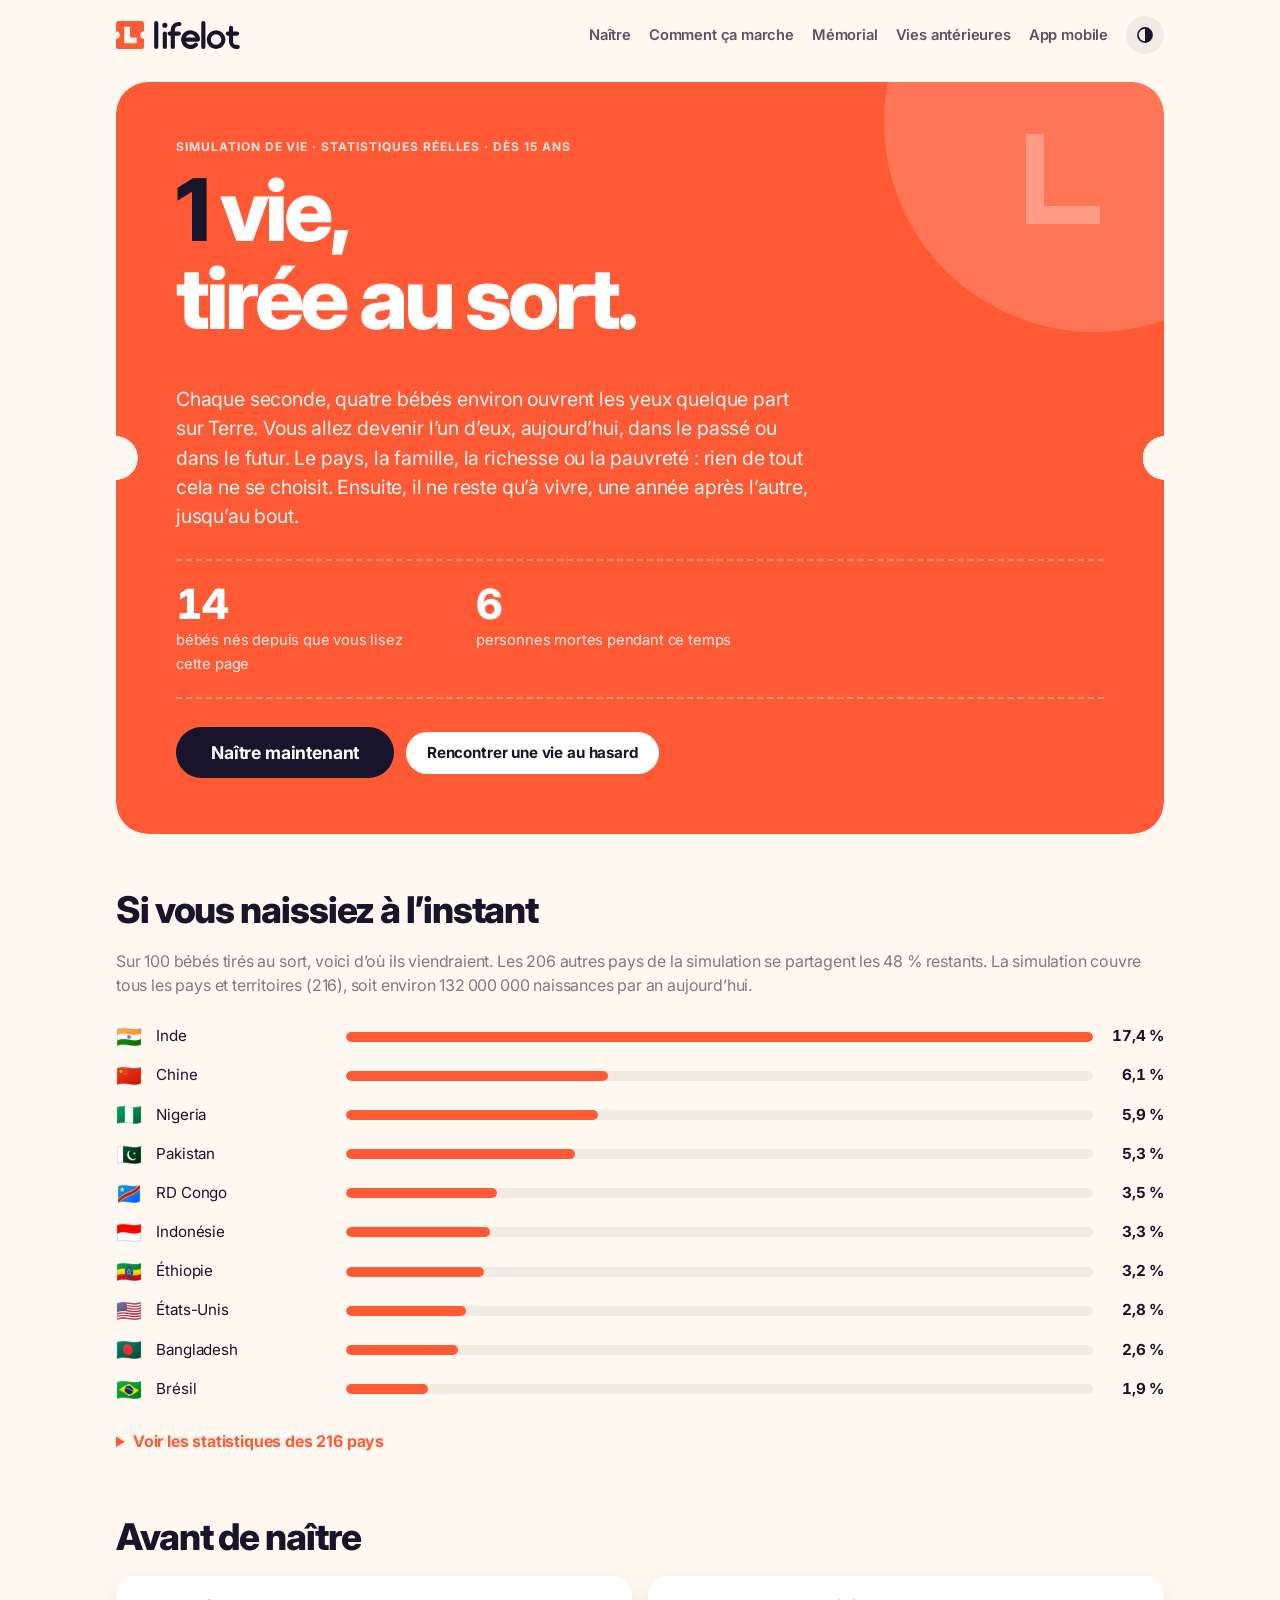
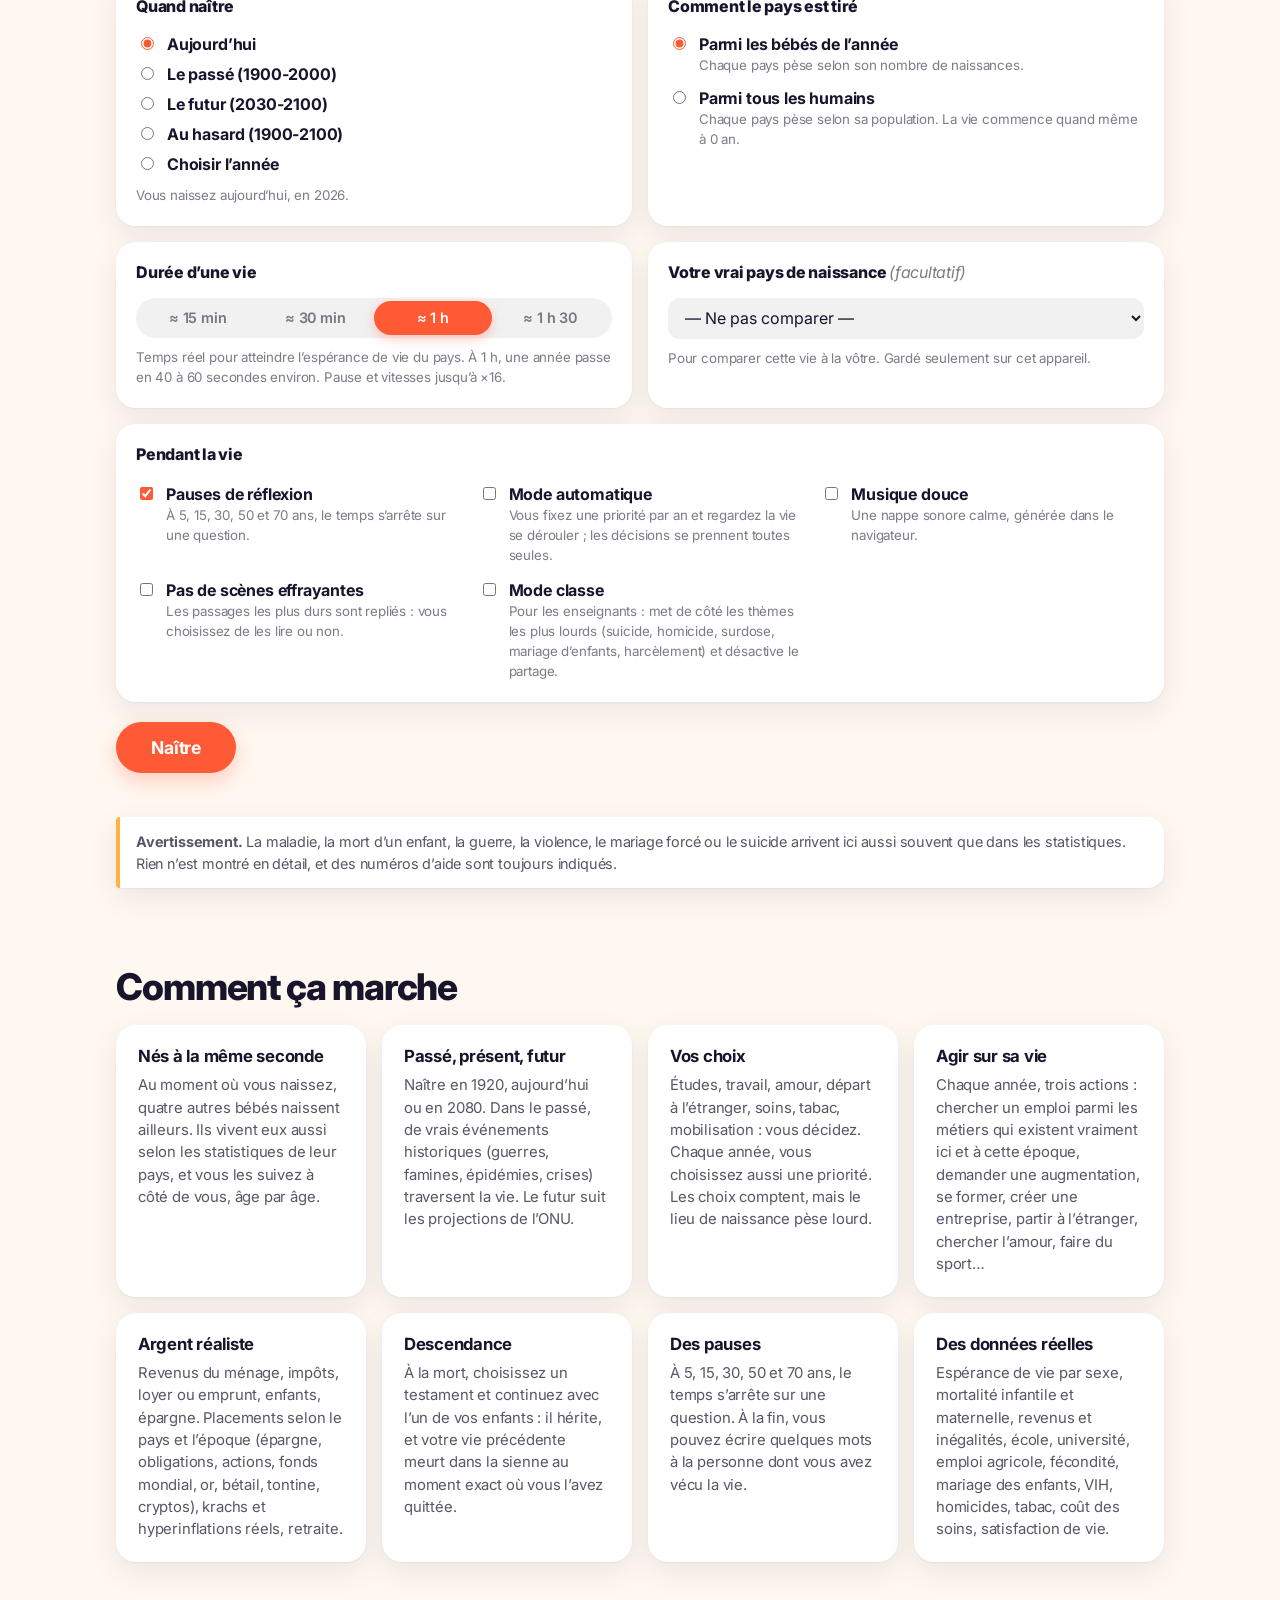
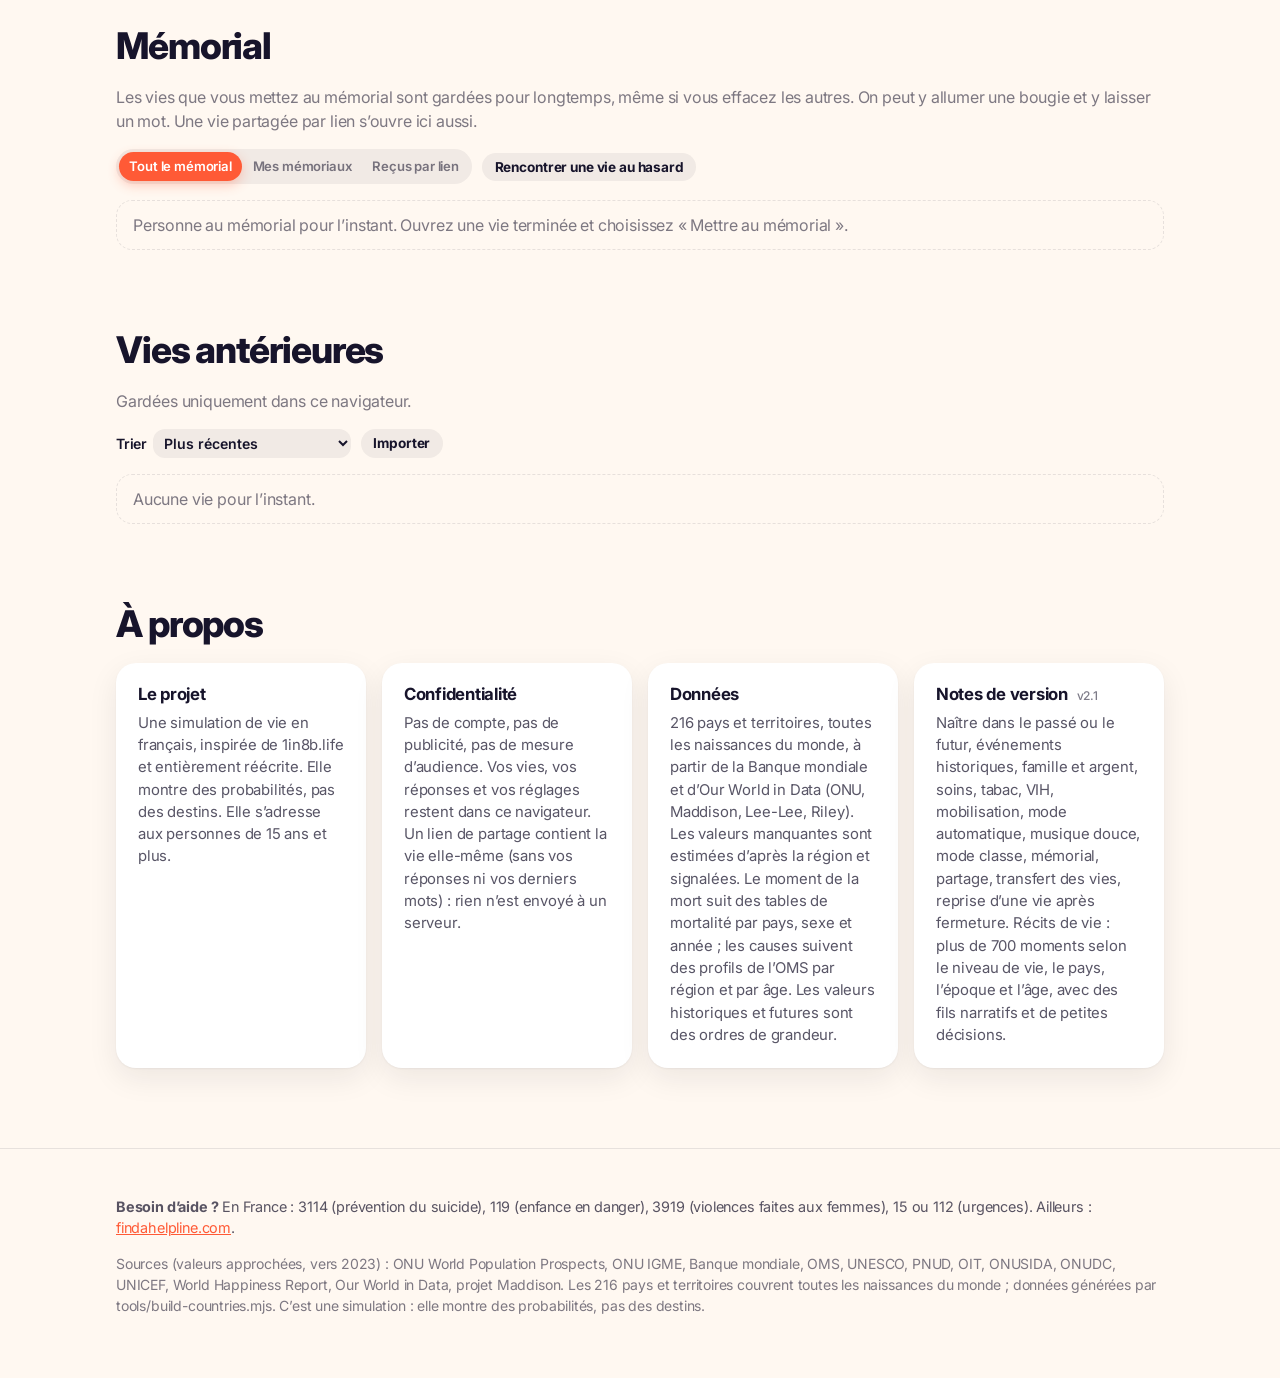
==== commit 12eadc3b: "Entreprises : plus de limite de nombre On peut désormais créer autant d'entreprises qu'on veut (la l" ====
--- a/index.html
+++ b/index.html
@@ -13,7 +13,7 @@
 <link rel="preconnect" href="https://fonts.googleapis.com">
 <link rel="preconnect" href="https://fonts.gstatic.com" crossorigin>
 <link href="https://fonts.googleapis.com/css2?family=Inter:wght@400;500;600;700;800&display=swap" rel="stylesheet">
-<link rel="stylesheet" href="styles.css?v=33">
+<link rel="stylesheet" href="styles.css?v=34">
 </head>
 <body>
 
@@ -375,17 +375,17 @@
 
 <div class="toast" id="toast" hidden></div>
 
-<script src="countries.js?v=33"></script>
-<script src="data.js?v=33"></script>
-<script src="sim.js?v=33"></script>
-<script src="economy.js?v=33"></script>
-<script src="moments.js?v=33"></script>
-<script src="careers.js?v=33"></script>
-<script src="company.js?v=33"></script>
-<script src="stardom.js?v=33"></script>
-<script src="spending.js?v=33"></script>
-<script src="politics.js?v=33"></script>
-<script src="common.js?v=33"></script>
-<script src="app.js?v=33"></script>
+<script src="countries.js?v=34"></script>
+<script src="data.js?v=34"></script>
+<script src="sim.js?v=34"></script>
+<script src="economy.js?v=34"></script>
+<script src="moments.js?v=34"></script>
+<script src="careers.js?v=34"></script>
+<script src="company.js?v=34"></script>
+<script src="stardom.js?v=34"></script>
+<script src="spending.js?v=34"></script>
+<script src="politics.js?v=34"></script>
+<script src="common.js?v=34"></script>
+<script src="app.js?v=34"></script>
 </body>
 </html>
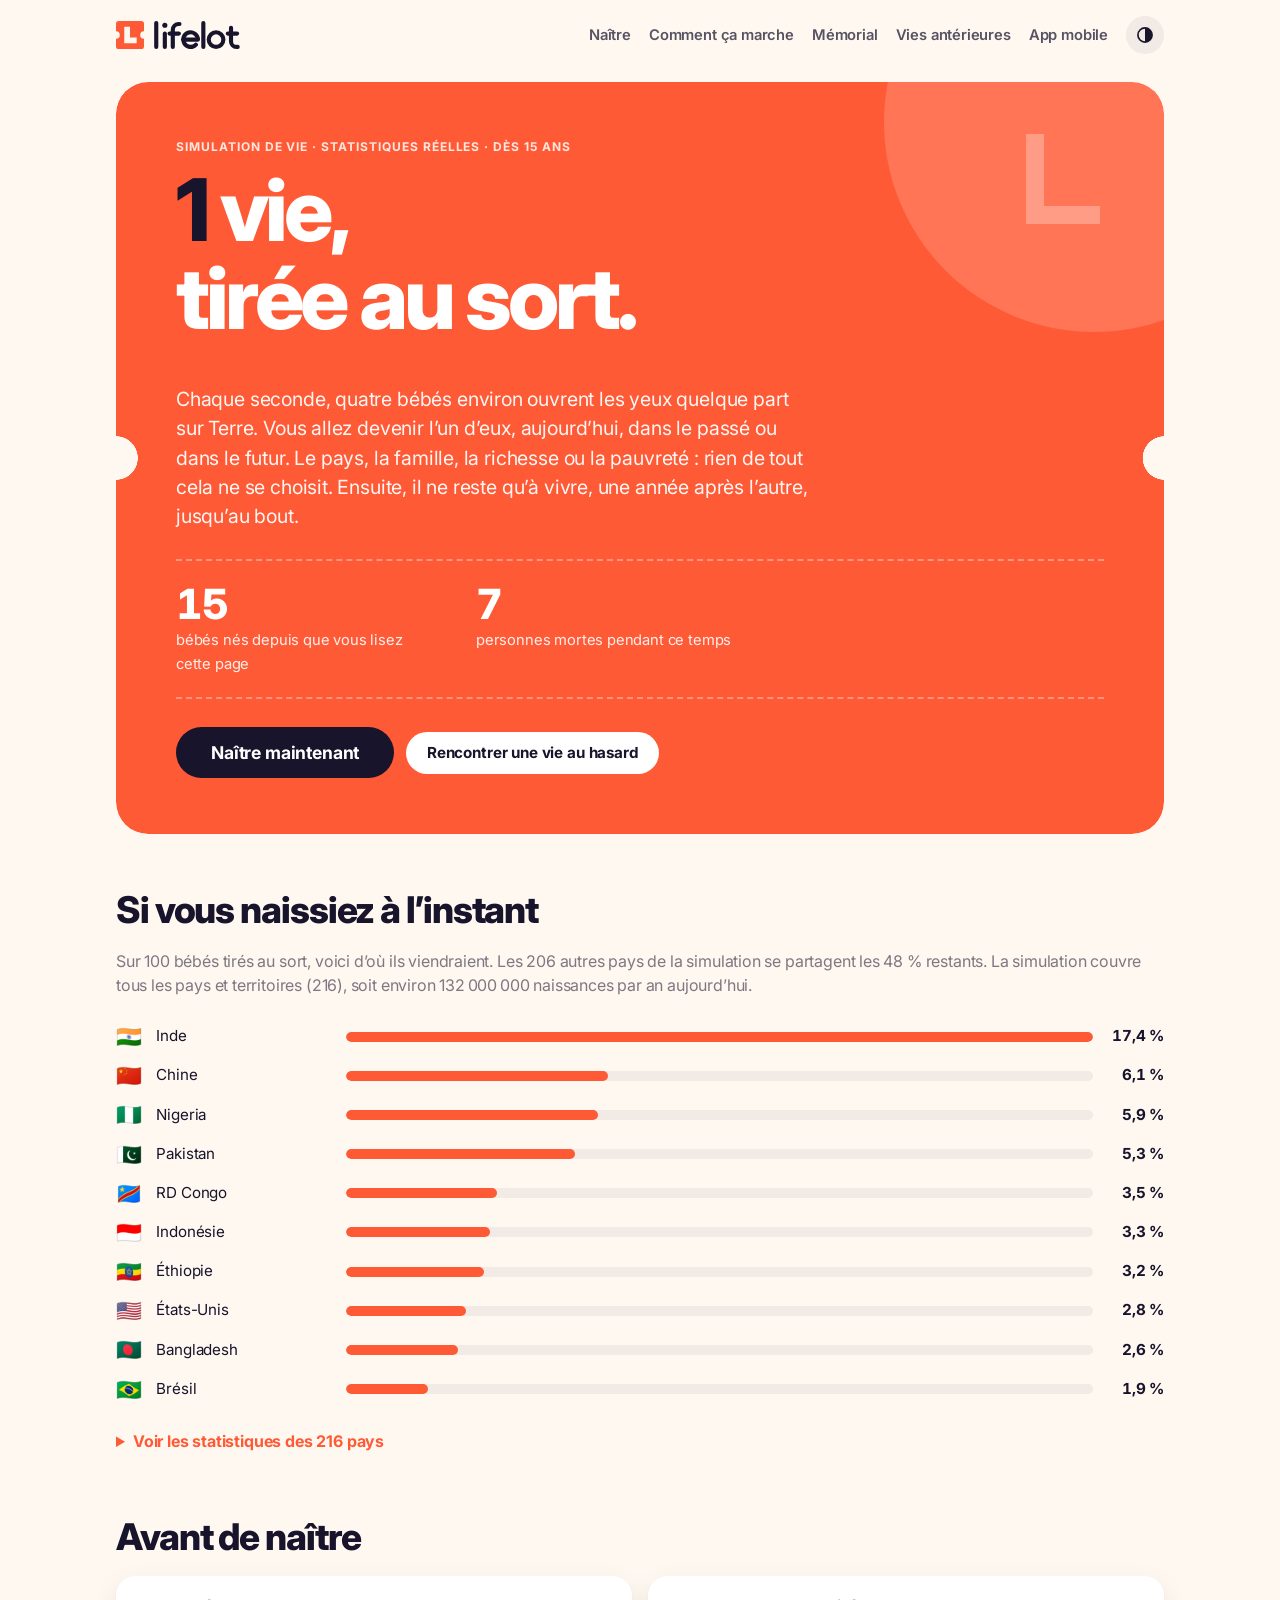
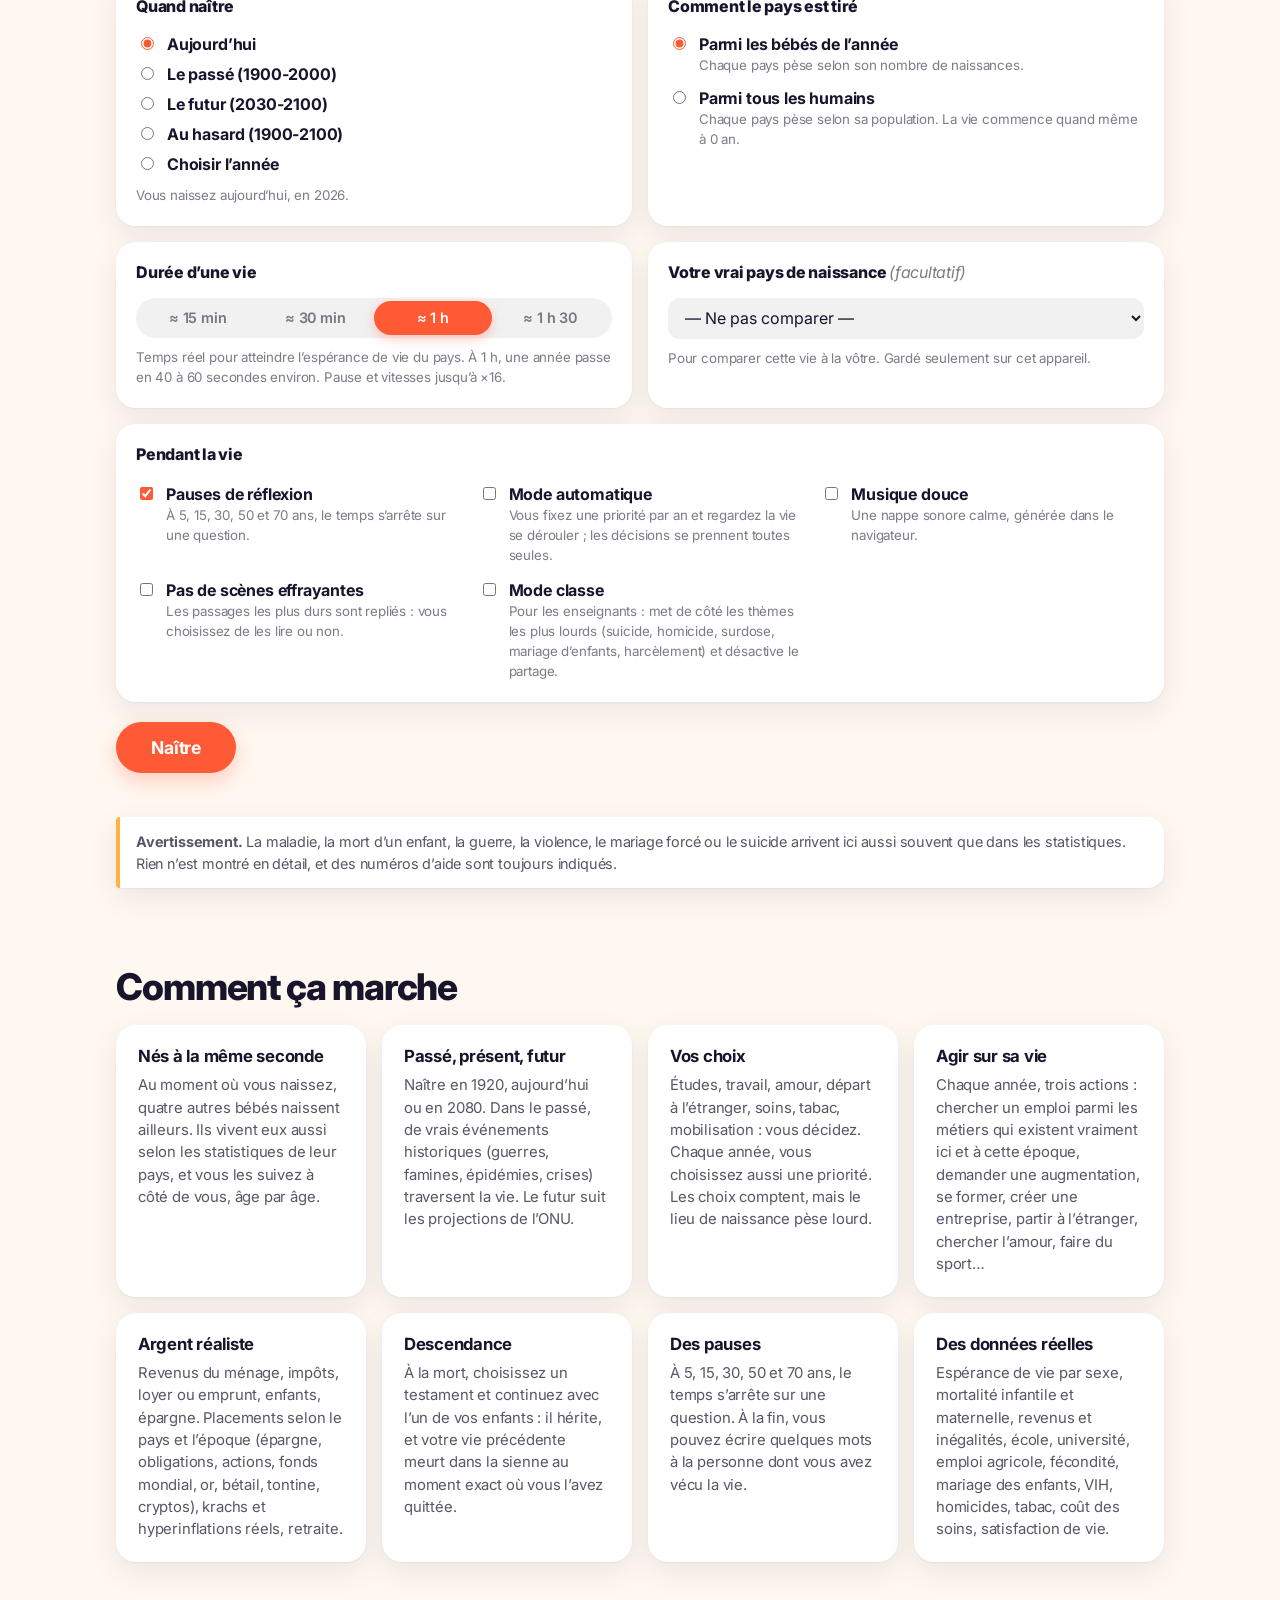
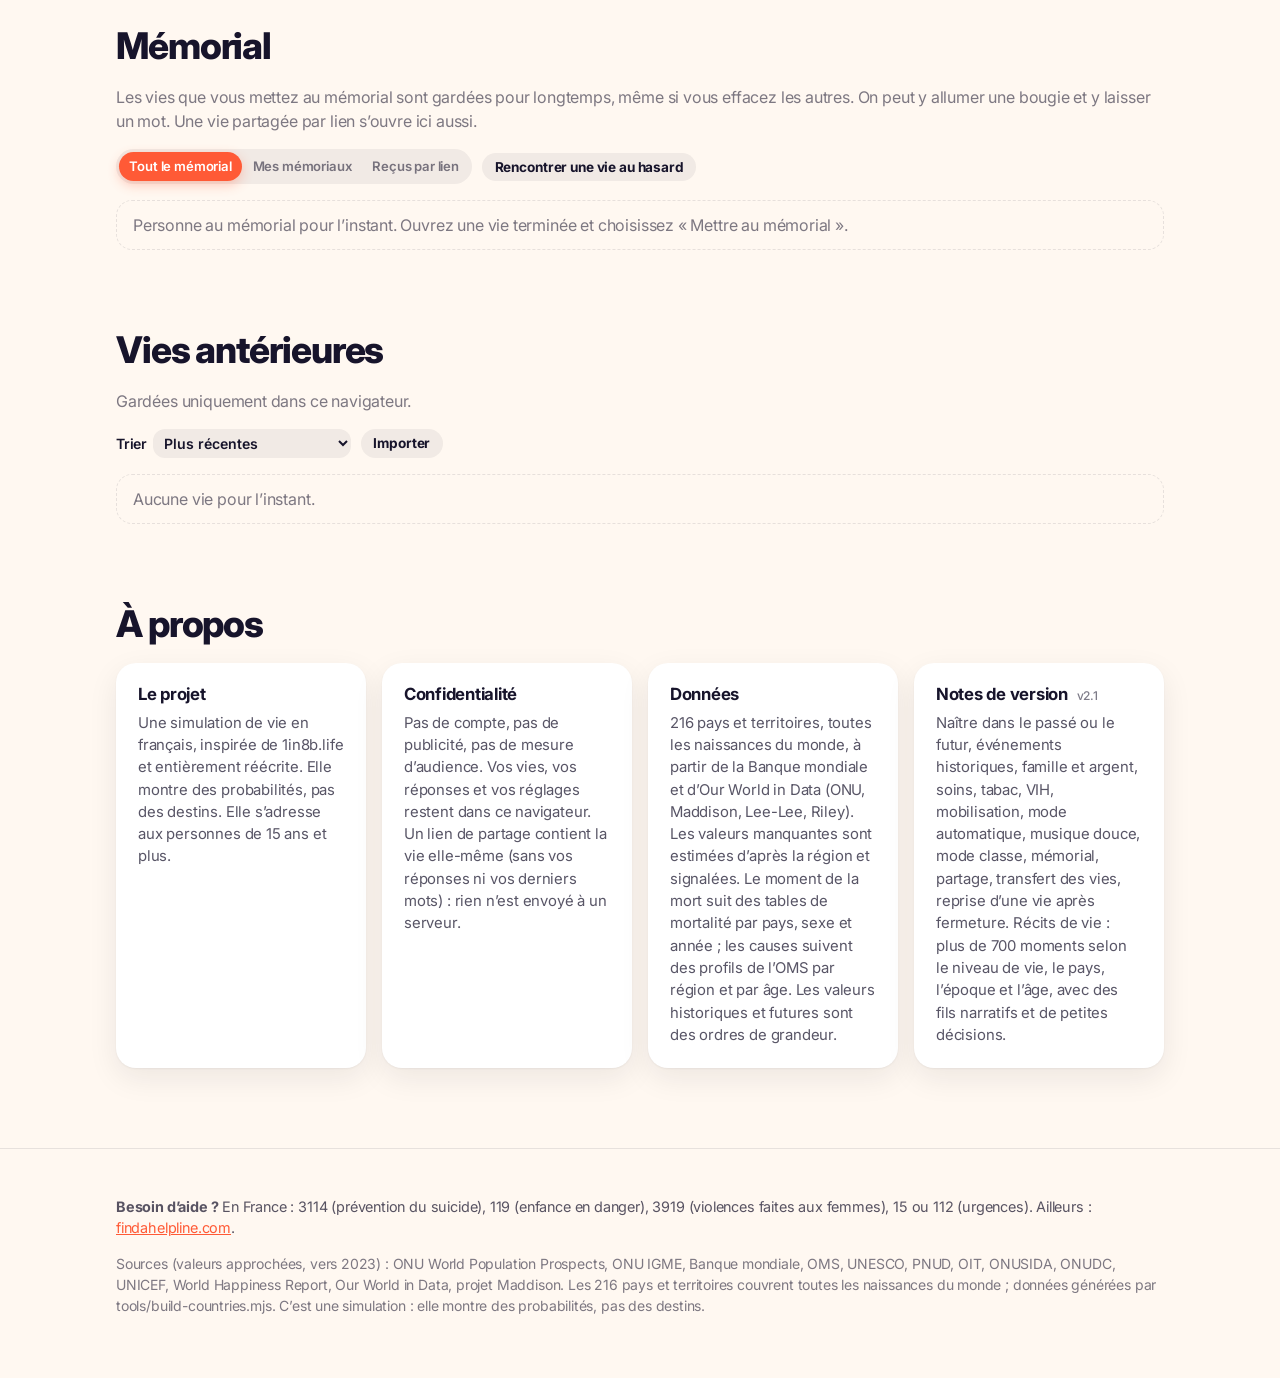
==== commit 1d7bc9a0: "Gestion de club de sport : fonder ou racheter un club (football, basket, rugby, hockey, baseball, cr" ====
--- a/index.html
+++ b/index.html
@@ -13,7 +13,7 @@
 <link rel="preconnect" href="https://fonts.googleapis.com">
 <link rel="preconnect" href="https://fonts.gstatic.com" crossorigin>
 <link href="https://fonts.googleapis.com/css2?family=Inter:wght@400;500;600;700;800&display=swap" rel="stylesheet">
-<link rel="stylesheet" href="styles.css?v=34">
+<link rel="stylesheet" href="styles.css?v=35">
 </head>
 <body>
 
@@ -197,6 +197,7 @@
           <button data-act="family">Famille et vie</button>
           <button data-act="money">Dépenser et investir</button>
           <button data-act="politics">Politique</button>
+          <button data-act="club">Votre club</button>
           <hr>
           <label><input type="checkbox" data-pref="music"> Musique douce</label>
           <label><input type="checkbox" data-pref="pauses"> Pauses de réflexion</label>
@@ -375,17 +376,18 @@
 
 <div class="toast" id="toast" hidden></div>
 
-<script src="countries.js?v=34"></script>
-<script src="data.js?v=34"></script>
-<script src="sim.js?v=34"></script>
-<script src="economy.js?v=34"></script>
-<script src="moments.js?v=34"></script>
-<script src="careers.js?v=34"></script>
-<script src="company.js?v=34"></script>
-<script src="stardom.js?v=34"></script>
-<script src="spending.js?v=34"></script>
-<script src="politics.js?v=34"></script>
-<script src="common.js?v=34"></script>
-<script src="app.js?v=34"></script>
+<script src="countries.js?v=35"></script>
+<script src="data.js?v=35"></script>
+<script src="sim.js?v=35"></script>
+<script src="economy.js?v=35"></script>
+<script src="moments.js?v=35"></script>
+<script src="careers.js?v=35"></script>
+<script src="company.js?v=35"></script>
+<script src="stardom.js?v=35"></script>
+<script src="spending.js?v=35"></script>
+<script src="politics.js?v=35"></script>
+<script src="common.js?v=35"></script>
+<script src="club.js?v=35"></script>
+<script src="app.js?v=35"></script>
 </body>
 </html>
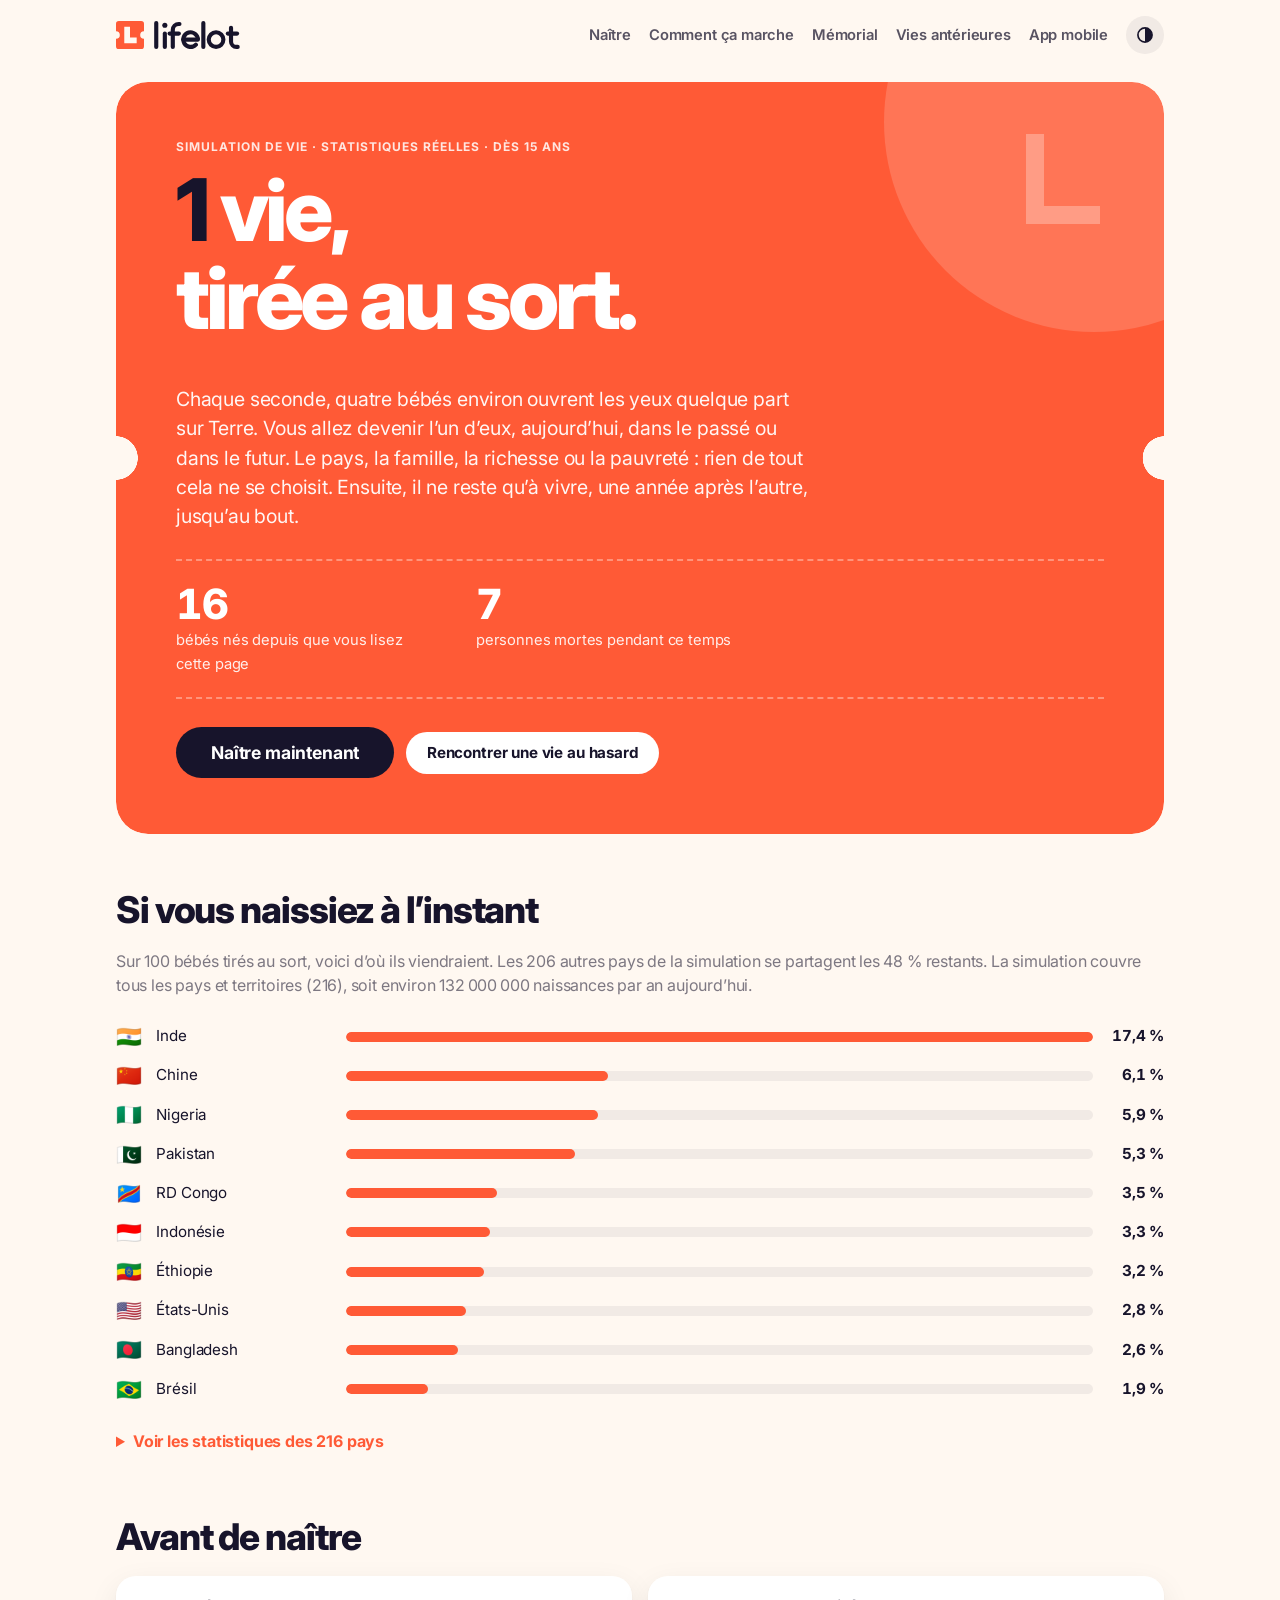
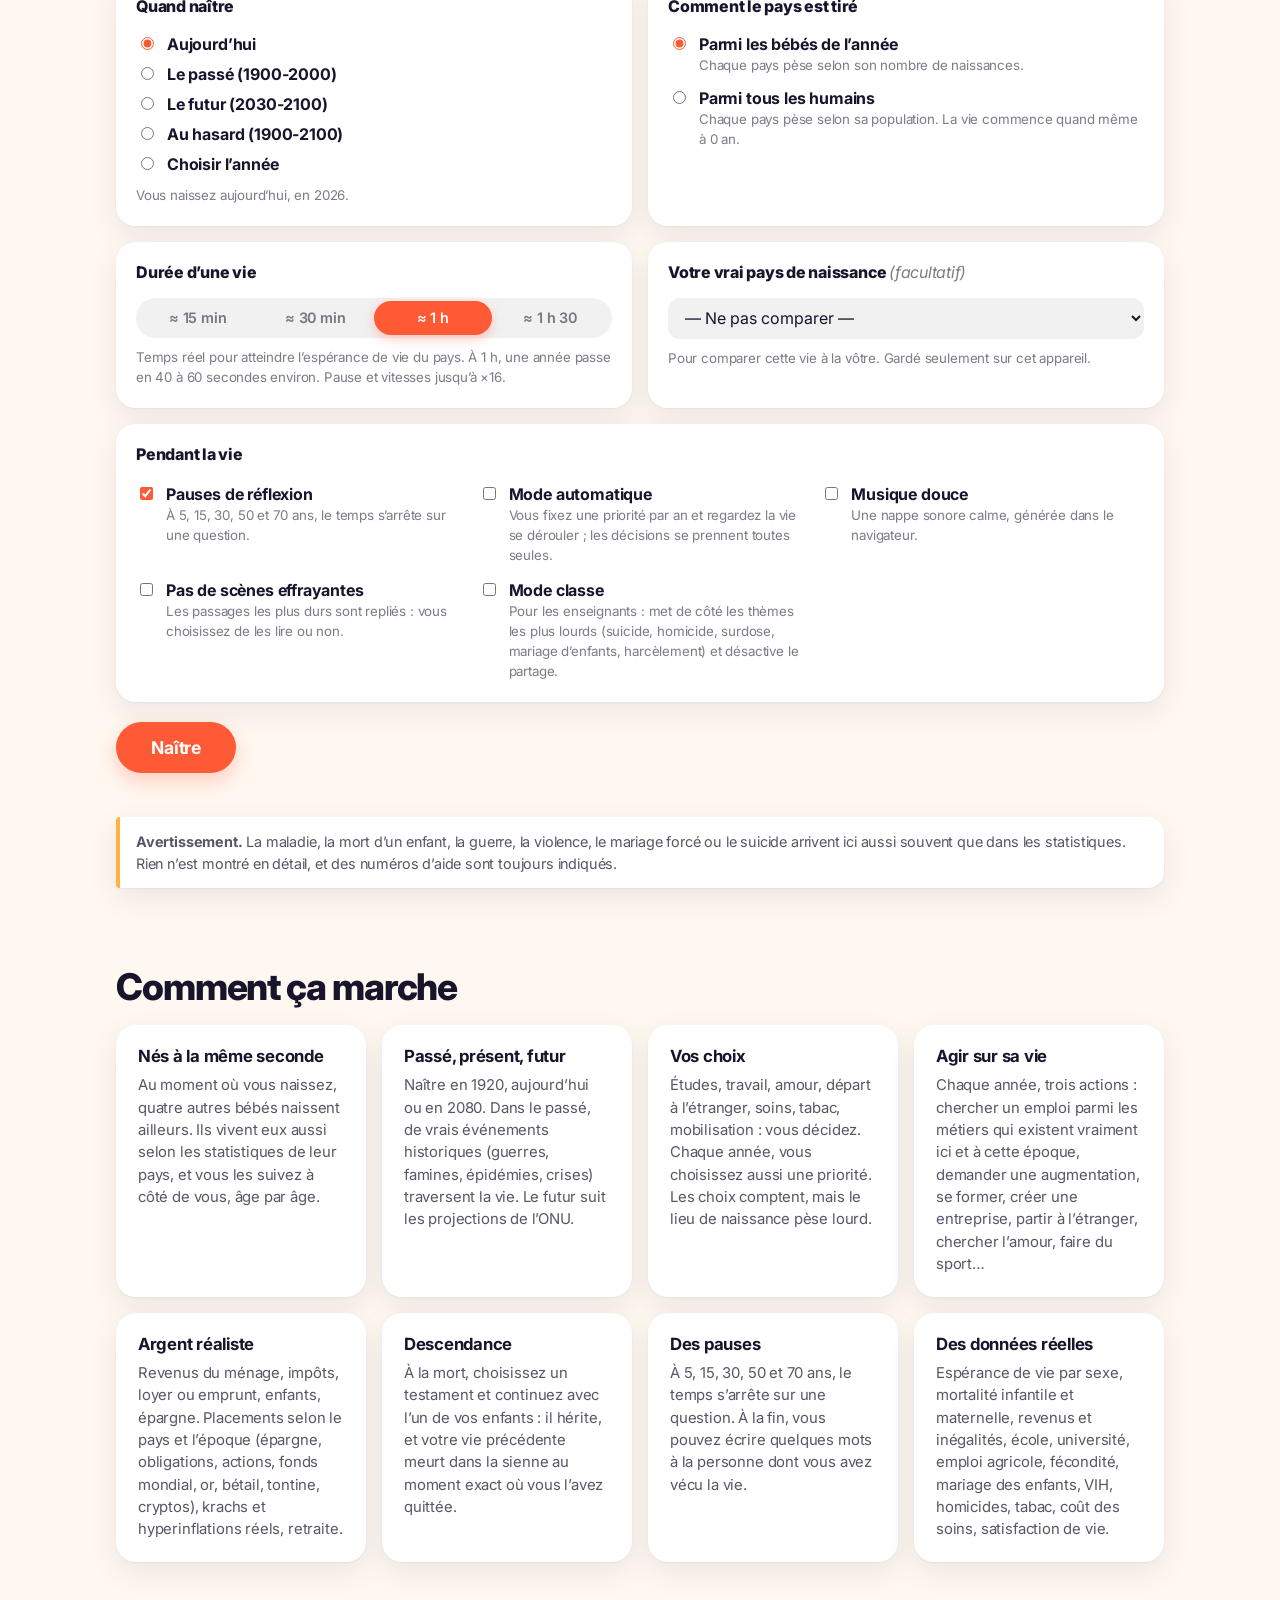
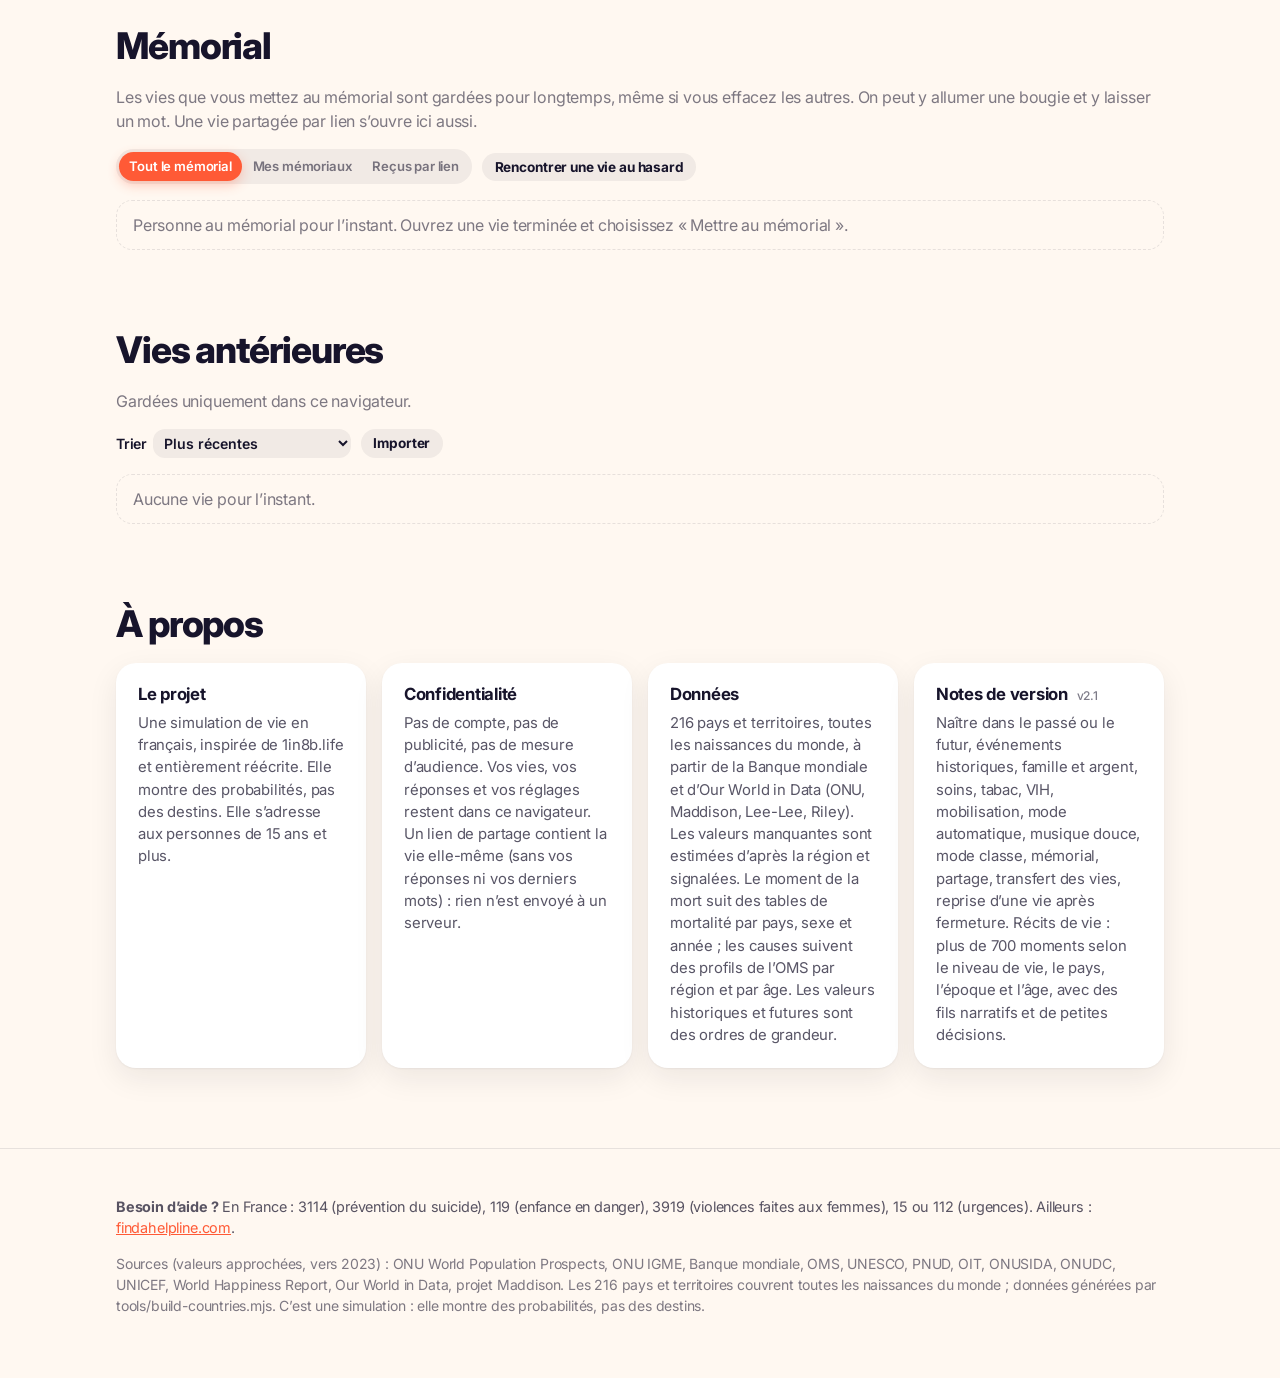
==== commit 0fddbfdf: "Vrais clubs : les 5 grands championnats de chaque sport (plus de 500 clubs), saisons contre les vrai" ====
--- a/index.html
+++ b/index.html
@@ -13,7 +13,7 @@
 <link rel="preconnect" href="https://fonts.googleapis.com">
 <link rel="preconnect" href="https://fonts.gstatic.com" crossorigin>
 <link href="https://fonts.googleapis.com/css2?family=Inter:wght@400;500;600;700;800&display=swap" rel="stylesheet">
-<link rel="stylesheet" href="styles.css?v=35">
+<link rel="stylesheet" href="styles.css?v=36">
 </head>
 <body>
 
@@ -376,18 +376,19 @@
 
 <div class="toast" id="toast" hidden></div>
 
-<script src="countries.js?v=35"></script>
-<script src="data.js?v=35"></script>
-<script src="sim.js?v=35"></script>
-<script src="economy.js?v=35"></script>
-<script src="moments.js?v=35"></script>
-<script src="careers.js?v=35"></script>
-<script src="company.js?v=35"></script>
-<script src="stardom.js?v=35"></script>
-<script src="spending.js?v=35"></script>
-<script src="politics.js?v=35"></script>
-<script src="common.js?v=35"></script>
-<script src="club.js?v=35"></script>
-<script src="app.js?v=35"></script>
+<script src="countries.js?v=36"></script>
+<script src="data.js?v=36"></script>
+<script src="sim.js?v=36"></script>
+<script src="economy.js?v=36"></script>
+<script src="moments.js?v=36"></script>
+<script src="careers.js?v=36"></script>
+<script src="company.js?v=36"></script>
+<script src="stardom.js?v=36"></script>
+<script src="spending.js?v=36"></script>
+<script src="politics.js?v=36"></script>
+<script src="common.js?v=36"></script>
+<script src="leagues.js?v=36"></script>
+<script src="club.js?v=36"></script>
+<script src="app.js?v=36"></script>
 </body>
 </html>
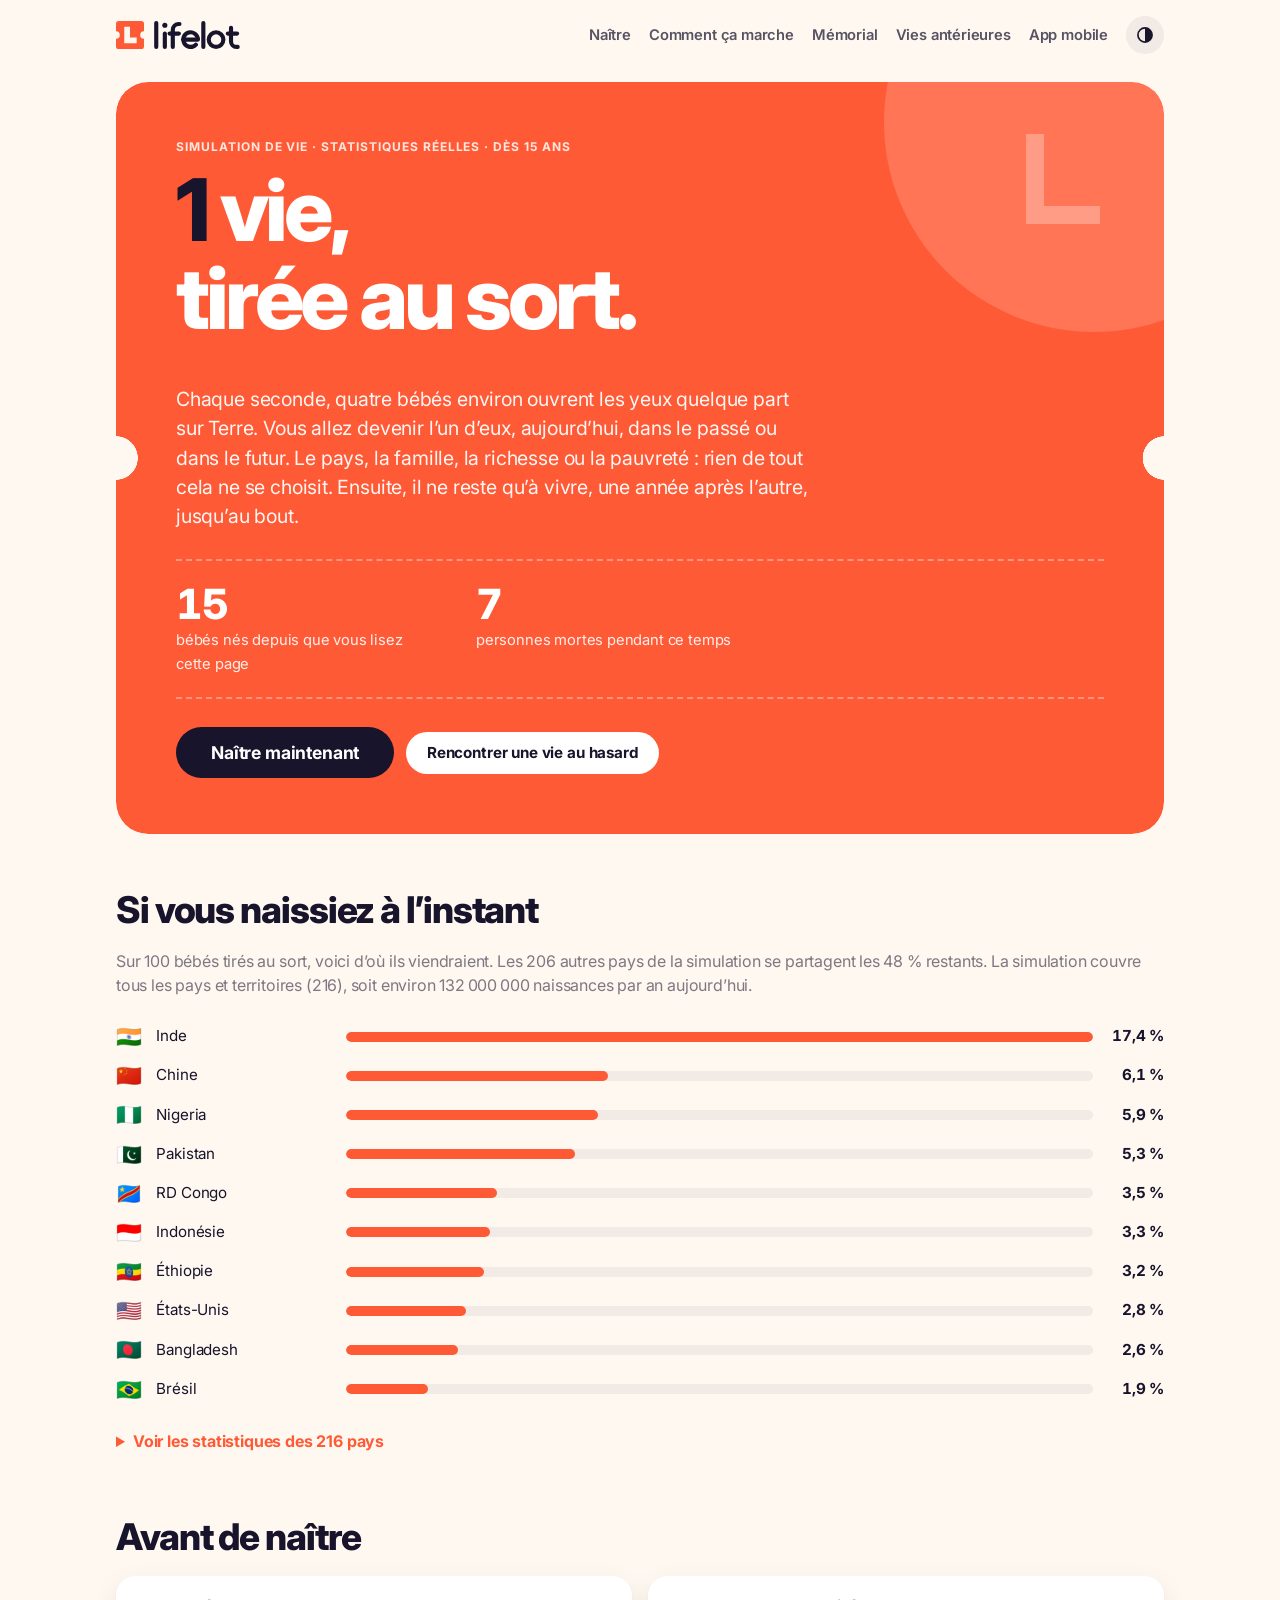
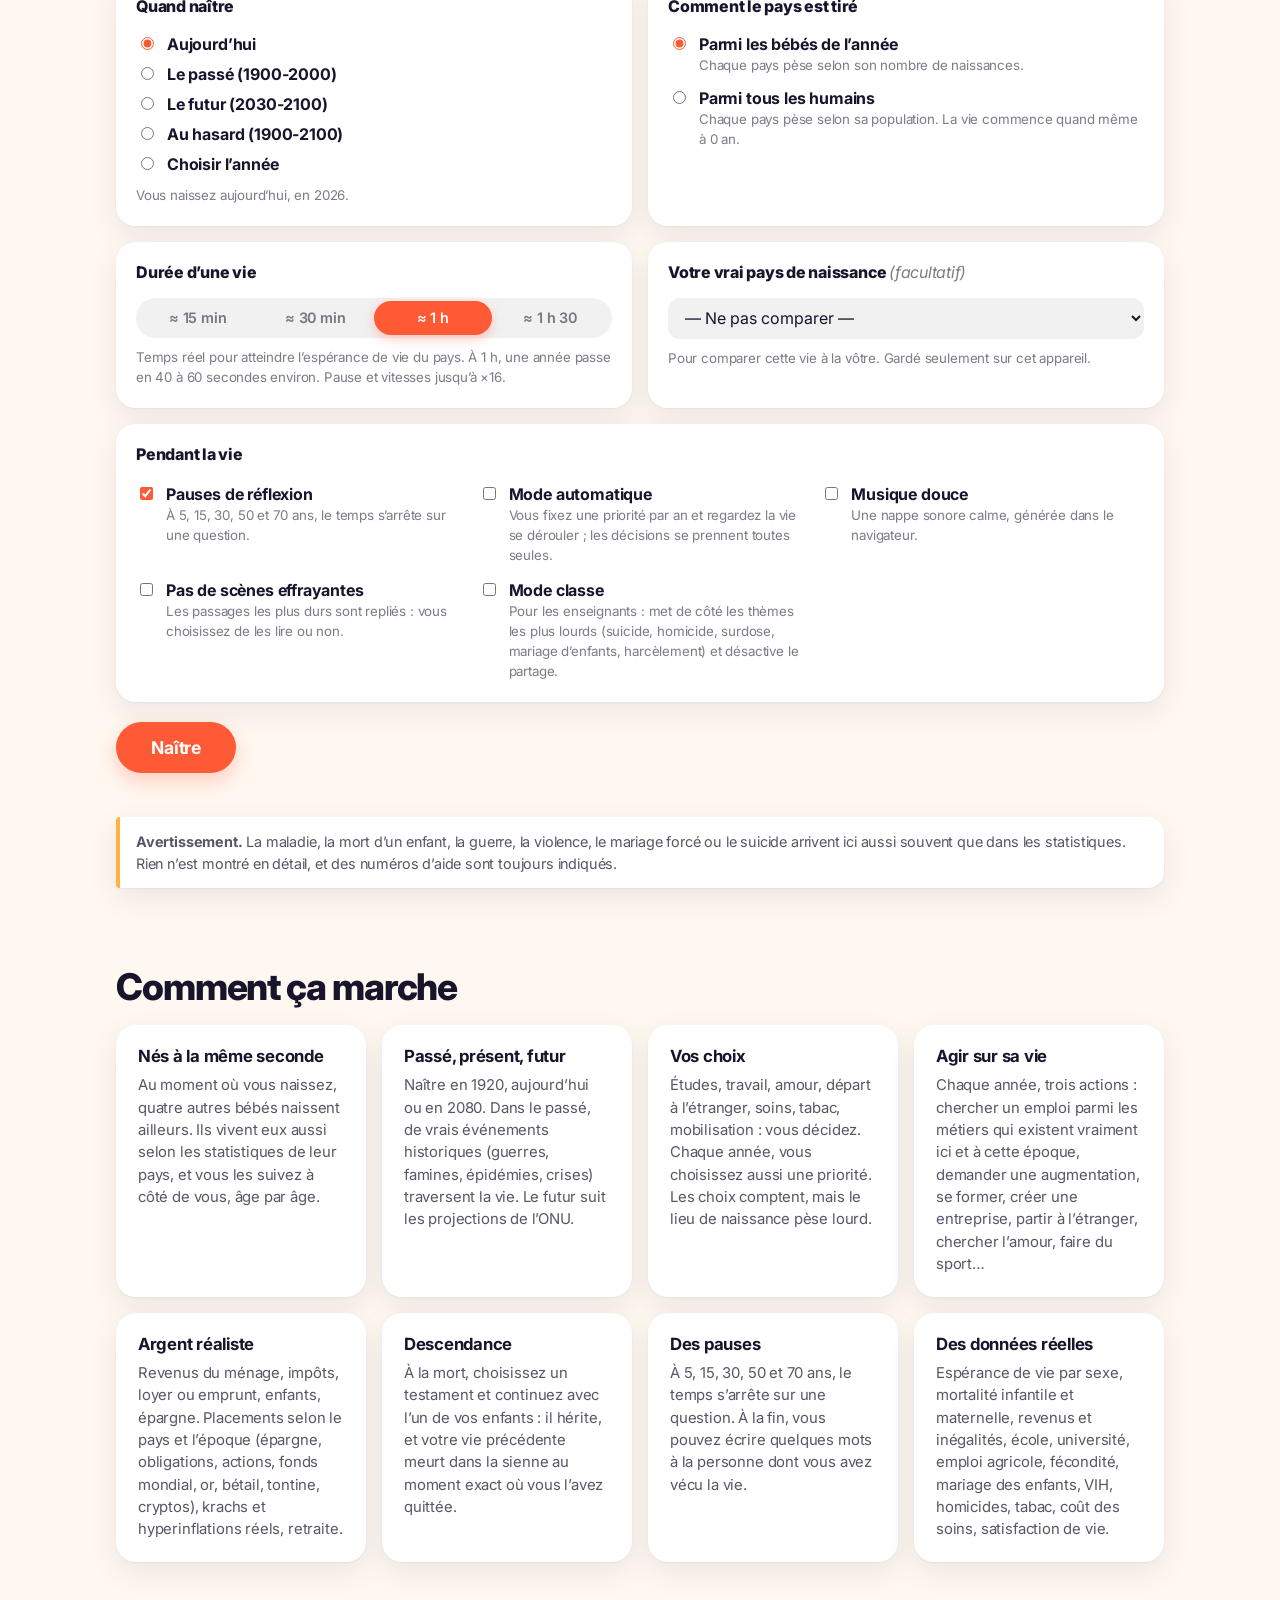
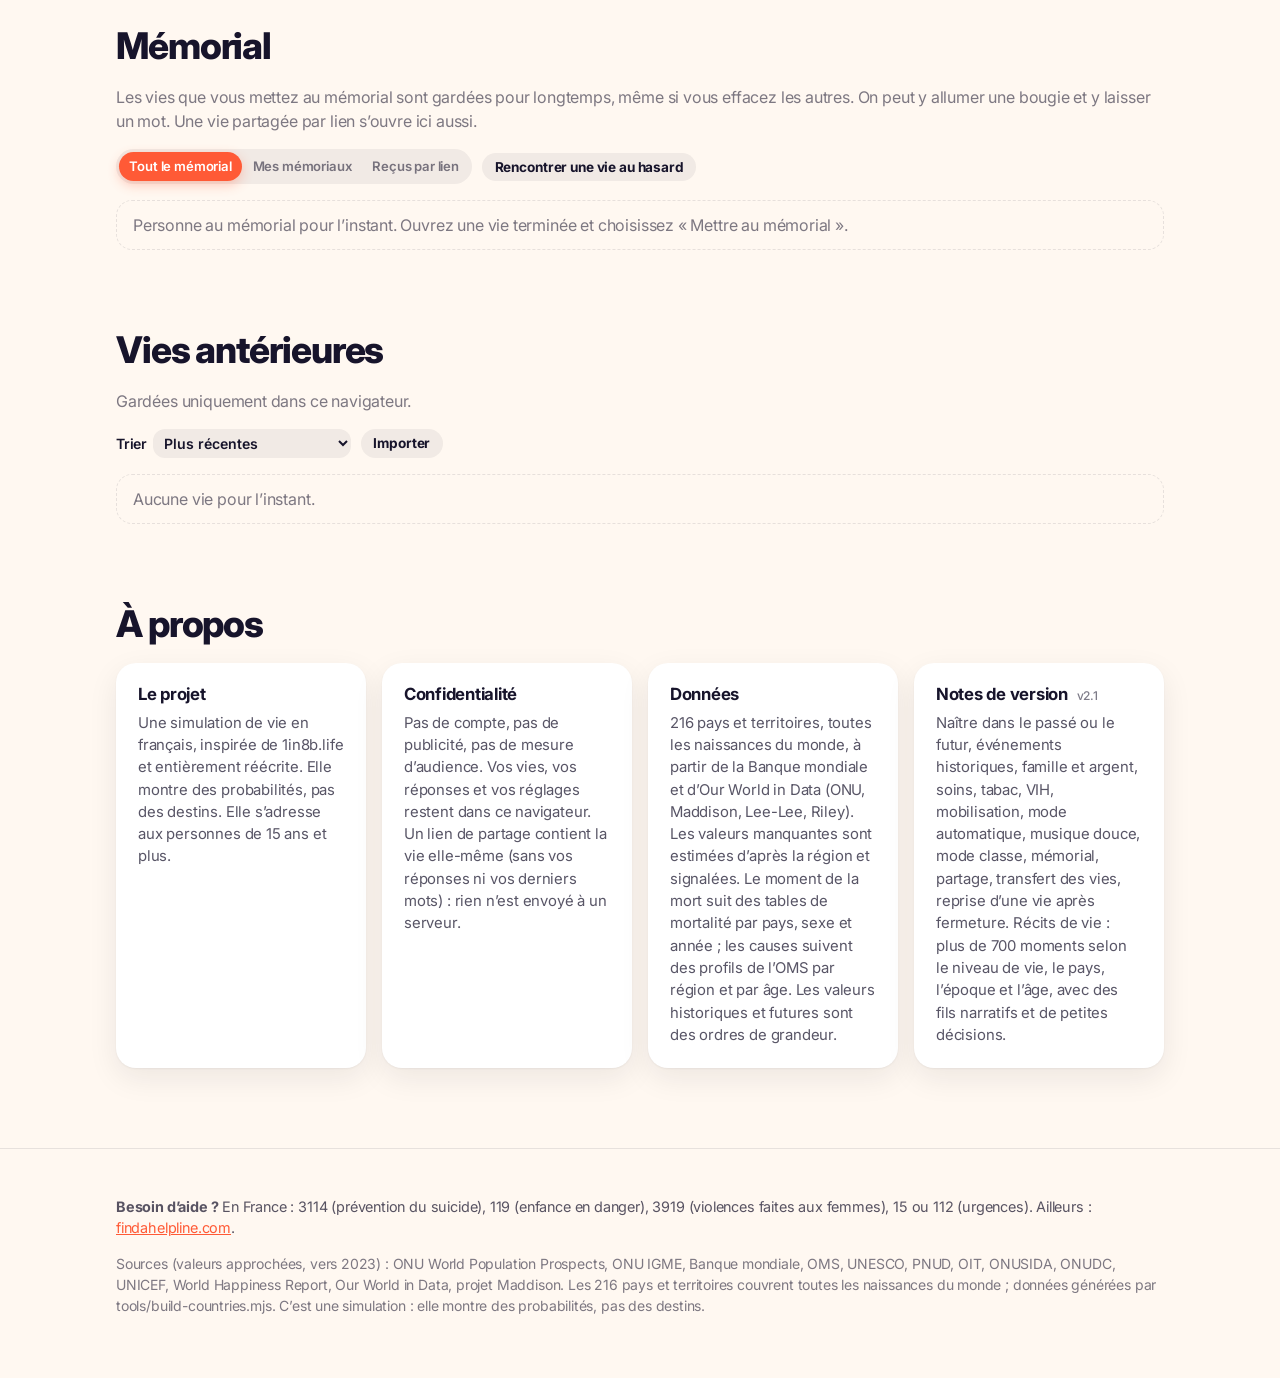
==== commit 72f7458a: "Carrière de sportif : club et poste, saisons avec statistiques, contrats et offres de vrais clubs, é" ====
--- a/index.html
+++ b/index.html
@@ -13,7 +13,7 @@
 <link rel="preconnect" href="https://fonts.googleapis.com">
 <link rel="preconnect" href="https://fonts.gstatic.com" crossorigin>
 <link href="https://fonts.googleapis.com/css2?family=Inter:wght@400;500;600;700;800&display=swap" rel="stylesheet">
-<link rel="stylesheet" href="styles.css?v=36">
+<link rel="stylesheet" href="styles.css?v=37">
 </head>
 <body>
 
@@ -376,19 +376,20 @@
 
 <div class="toast" id="toast" hidden></div>
 
-<script src="countries.js?v=36"></script>
-<script src="data.js?v=36"></script>
-<script src="sim.js?v=36"></script>
-<script src="economy.js?v=36"></script>
-<script src="moments.js?v=36"></script>
-<script src="careers.js?v=36"></script>
-<script src="company.js?v=36"></script>
-<script src="stardom.js?v=36"></script>
-<script src="spending.js?v=36"></script>
-<script src="politics.js?v=36"></script>
-<script src="common.js?v=36"></script>
-<script src="leagues.js?v=36"></script>
-<script src="club.js?v=36"></script>
-<script src="app.js?v=36"></script>
+<script src="countries.js?v=37"></script>
+<script src="data.js?v=37"></script>
+<script src="sim.js?v=37"></script>
+<script src="economy.js?v=37"></script>
+<script src="moments.js?v=37"></script>
+<script src="careers.js?v=37"></script>
+<script src="company.js?v=37"></script>
+<script src="stardom.js?v=37"></script>
+<script src="spending.js?v=37"></script>
+<script src="politics.js?v=37"></script>
+<script src="common.js?v=37"></script>
+<script src="leagues.js?v=37"></script>
+<script src="club.js?v=37"></script>
+<script src="sport.js?v=37"></script>
+<script src="app.js?v=37"></script>
 </body>
 </html>
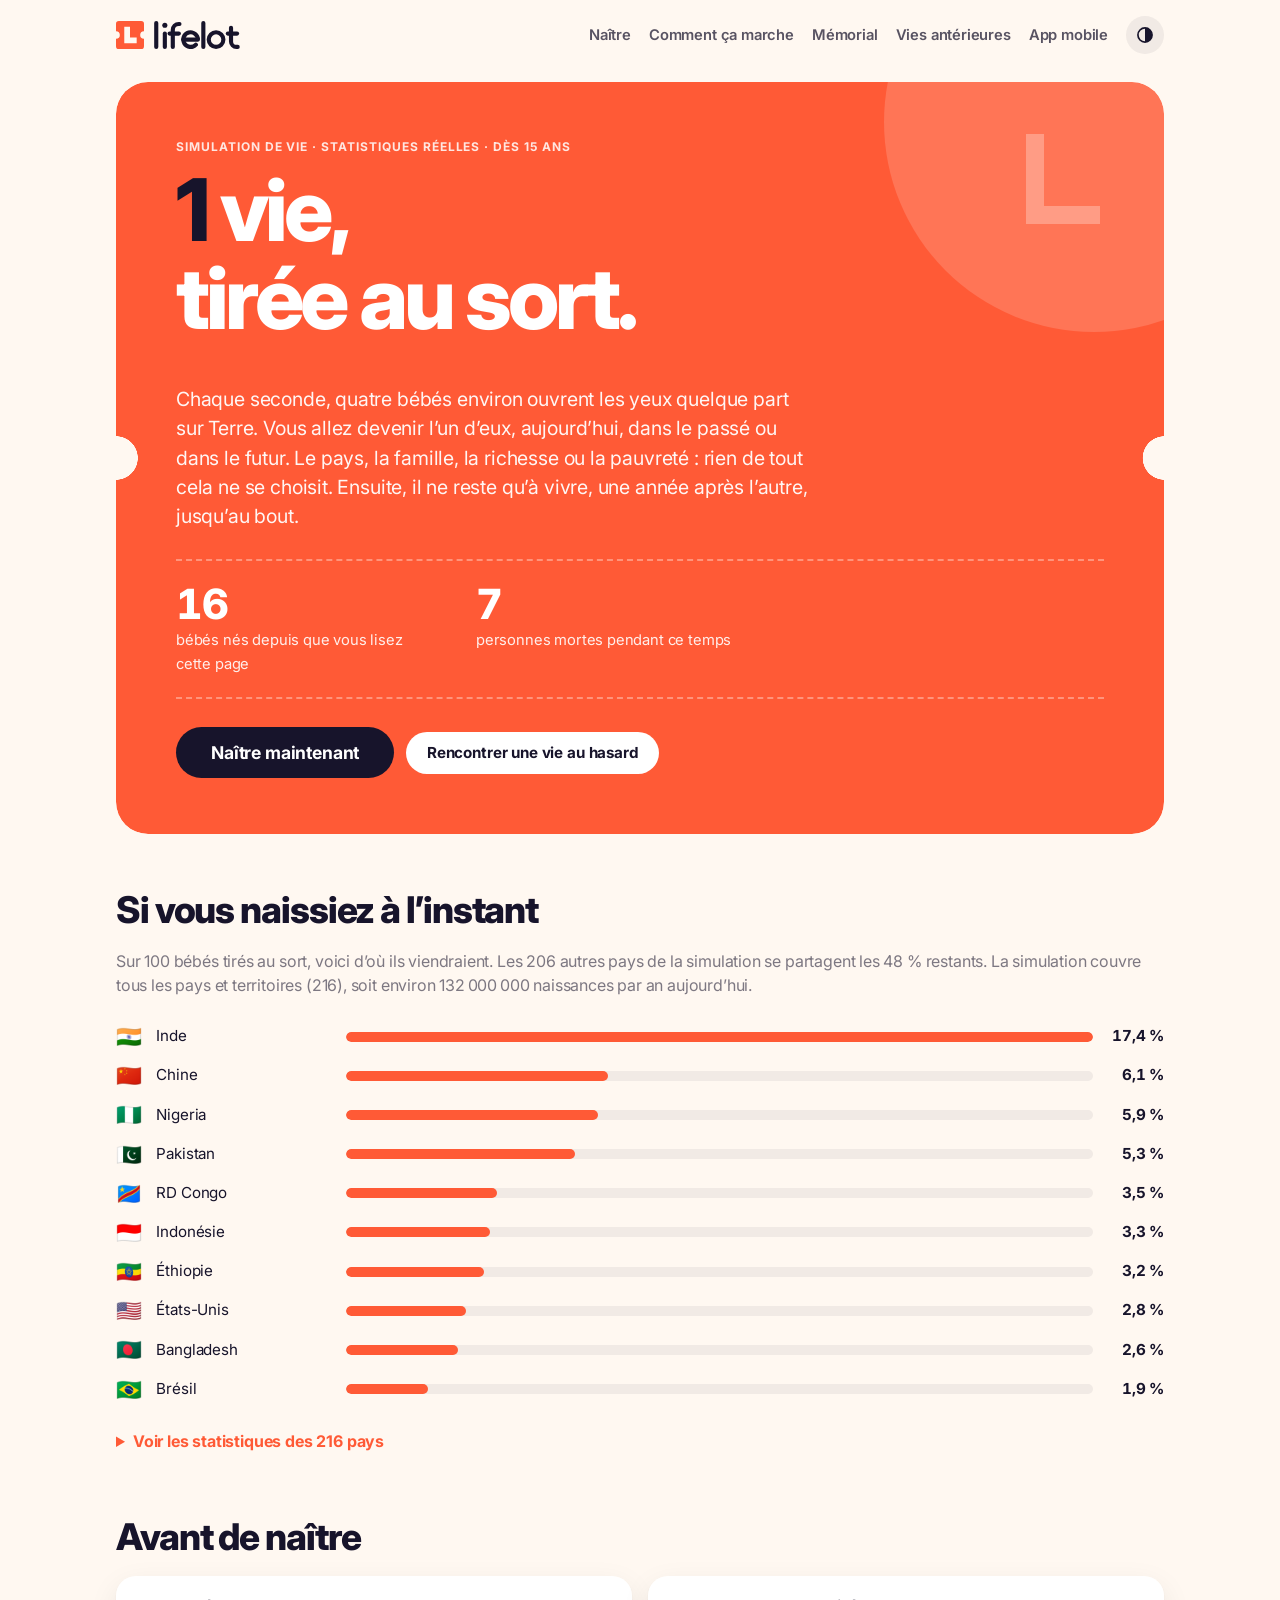
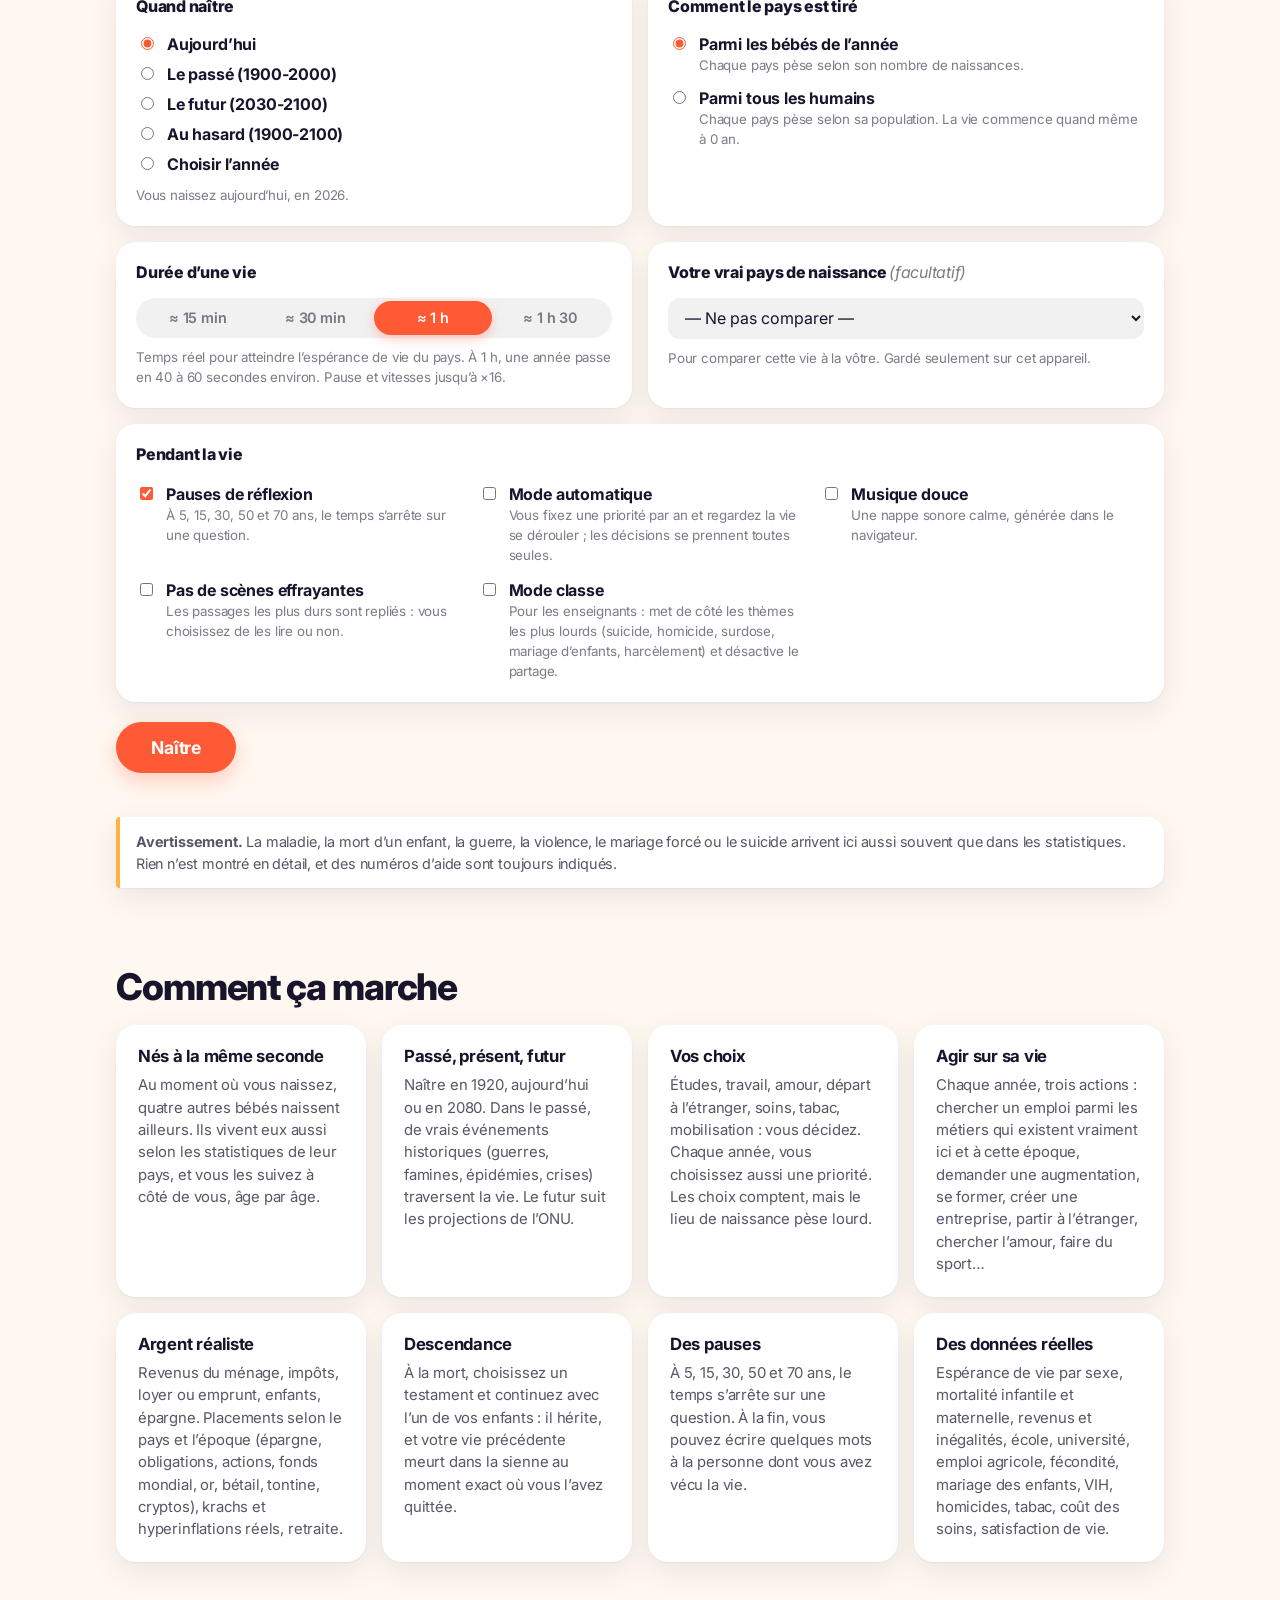
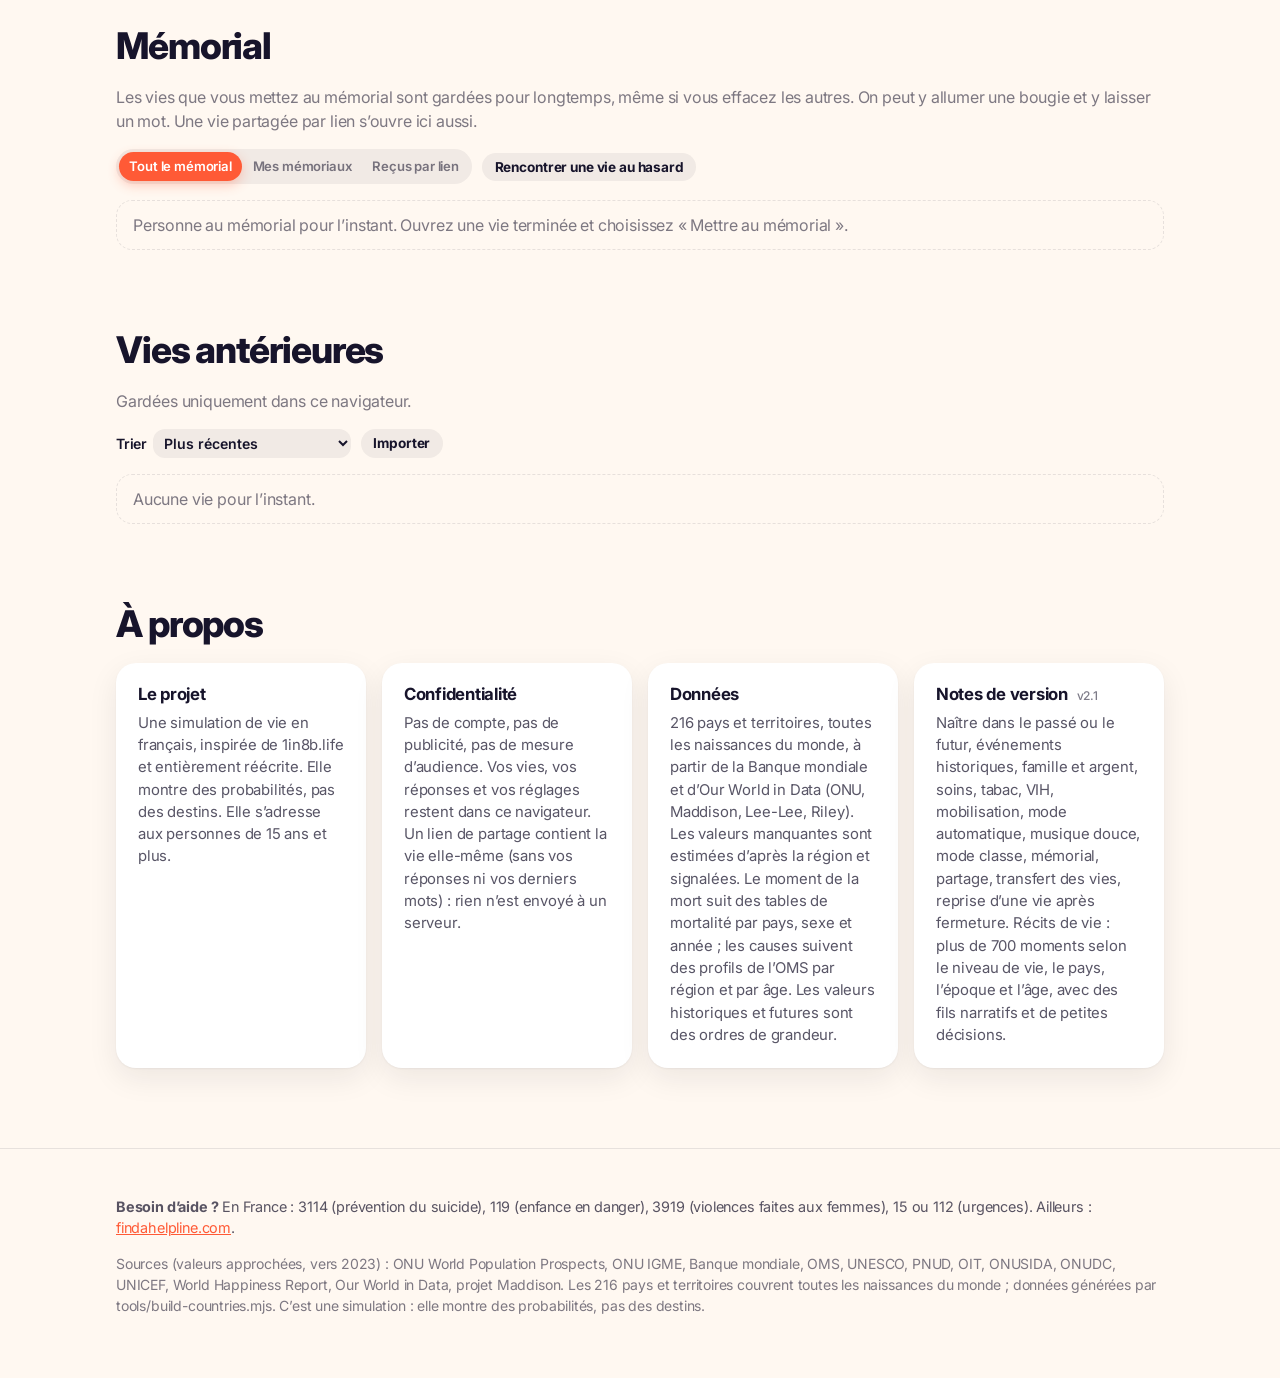
==== commit 7e134f15: "Très grandes fortunes : classement mondial et paliers, rival milliardaire, luxe, collections (art, c" ====
--- a/index.html
+++ b/index.html
@@ -13,7 +13,7 @@
 <link rel="preconnect" href="https://fonts.googleapis.com">
 <link rel="preconnect" href="https://fonts.gstatic.com" crossorigin>
 <link href="https://fonts.googleapis.com/css2?family=Inter:wght@400;500;600;700;800&display=swap" rel="stylesheet">
-<link rel="stylesheet" href="styles.css?v=37">
+<link rel="stylesheet" href="styles.css?v=40">
 </head>
 <body>
 
@@ -197,7 +197,8 @@
           <button data-act="family">Famille et vie</button>
           <button data-act="money">Dépenser et investir</button>
           <button data-act="politics">Politique</button>
-          <button data-act="club">Votre club</button>
+          <button data-act="club">Vos clubs</button>
+          <button data-act="fortune">Votre fortune</button>
           <hr>
           <label><input type="checkbox" data-pref="music"> Musique douce</label>
           <label><input type="checkbox" data-pref="pauses"> Pauses de réflexion</label>
@@ -376,20 +377,23 @@
 
 <div class="toast" id="toast" hidden></div>
 
-<script src="countries.js?v=37"></script>
-<script src="data.js?v=37"></script>
-<script src="sim.js?v=37"></script>
-<script src="economy.js?v=37"></script>
-<script src="moments.js?v=37"></script>
-<script src="careers.js?v=37"></script>
-<script src="company.js?v=37"></script>
-<script src="stardom.js?v=37"></script>
-<script src="spending.js?v=37"></script>
-<script src="politics.js?v=37"></script>
-<script src="common.js?v=37"></script>
-<script src="leagues.js?v=37"></script>
-<script src="club.js?v=37"></script>
-<script src="sport.js?v=37"></script>
-<script src="app.js?v=37"></script>
+<script src="countries.js?v=40"></script>
+<script src="data.js?v=40"></script>
+<script src="sim.js?v=40"></script>
+<script src="economy.js?v=40"></script>
+<script src="moments.js?v=40"></script>
+<script src="careers.js?v=40"></script>
+<script src="company.js?v=40"></script>
+<script src="stardom.js?v=40"></script>
+<script src="spending.js?v=40"></script>
+<script src="politics.js?v=40"></script>
+<script src="common.js?v=40"></script>
+<script src="leagues.js?v=40"></script>
+<script src="club.js?v=40"></script>
+<script src="sport.js?v=40"></script>
+<script src="bourse.js?v=40"></script>
+<script src="multiclub.js?v=40"></script>
+<script src="fortune.js?v=40"></script>
+<script src="app.js?v=40"></script>
 </body>
 </html>
